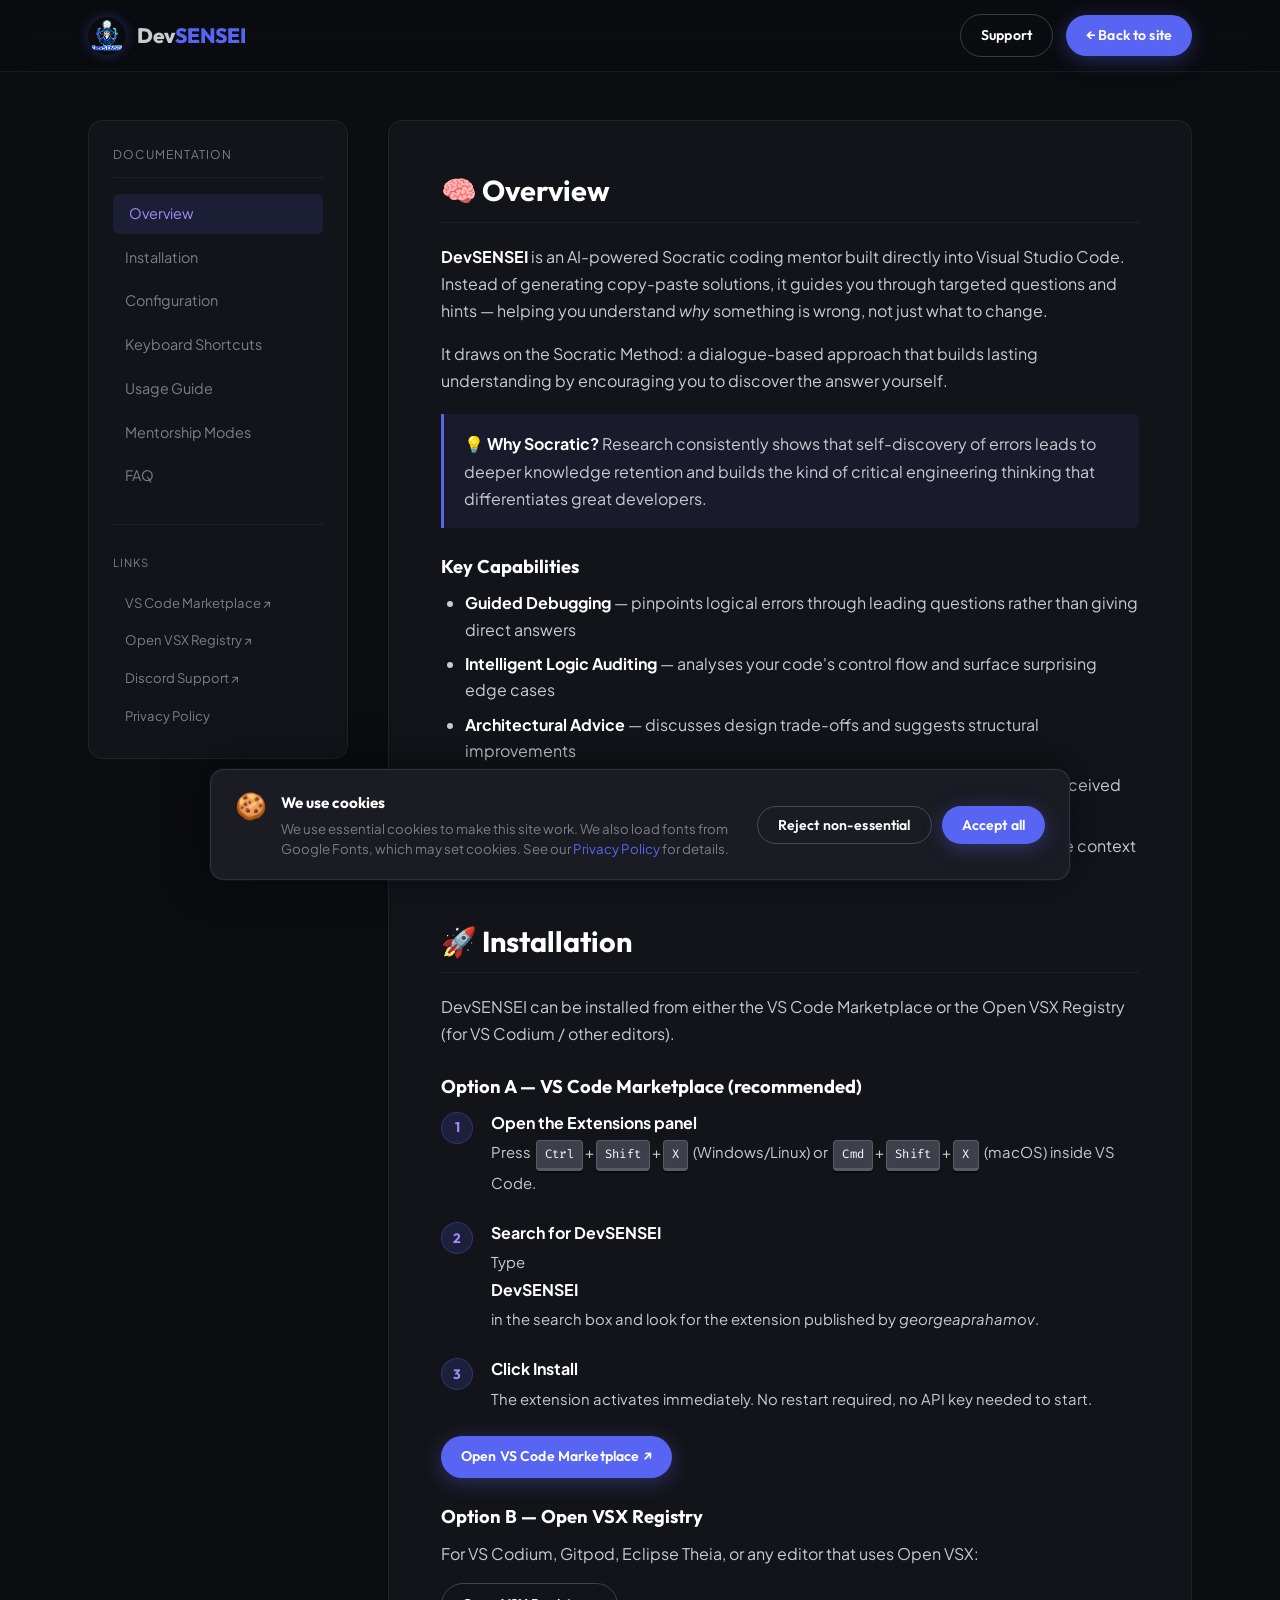
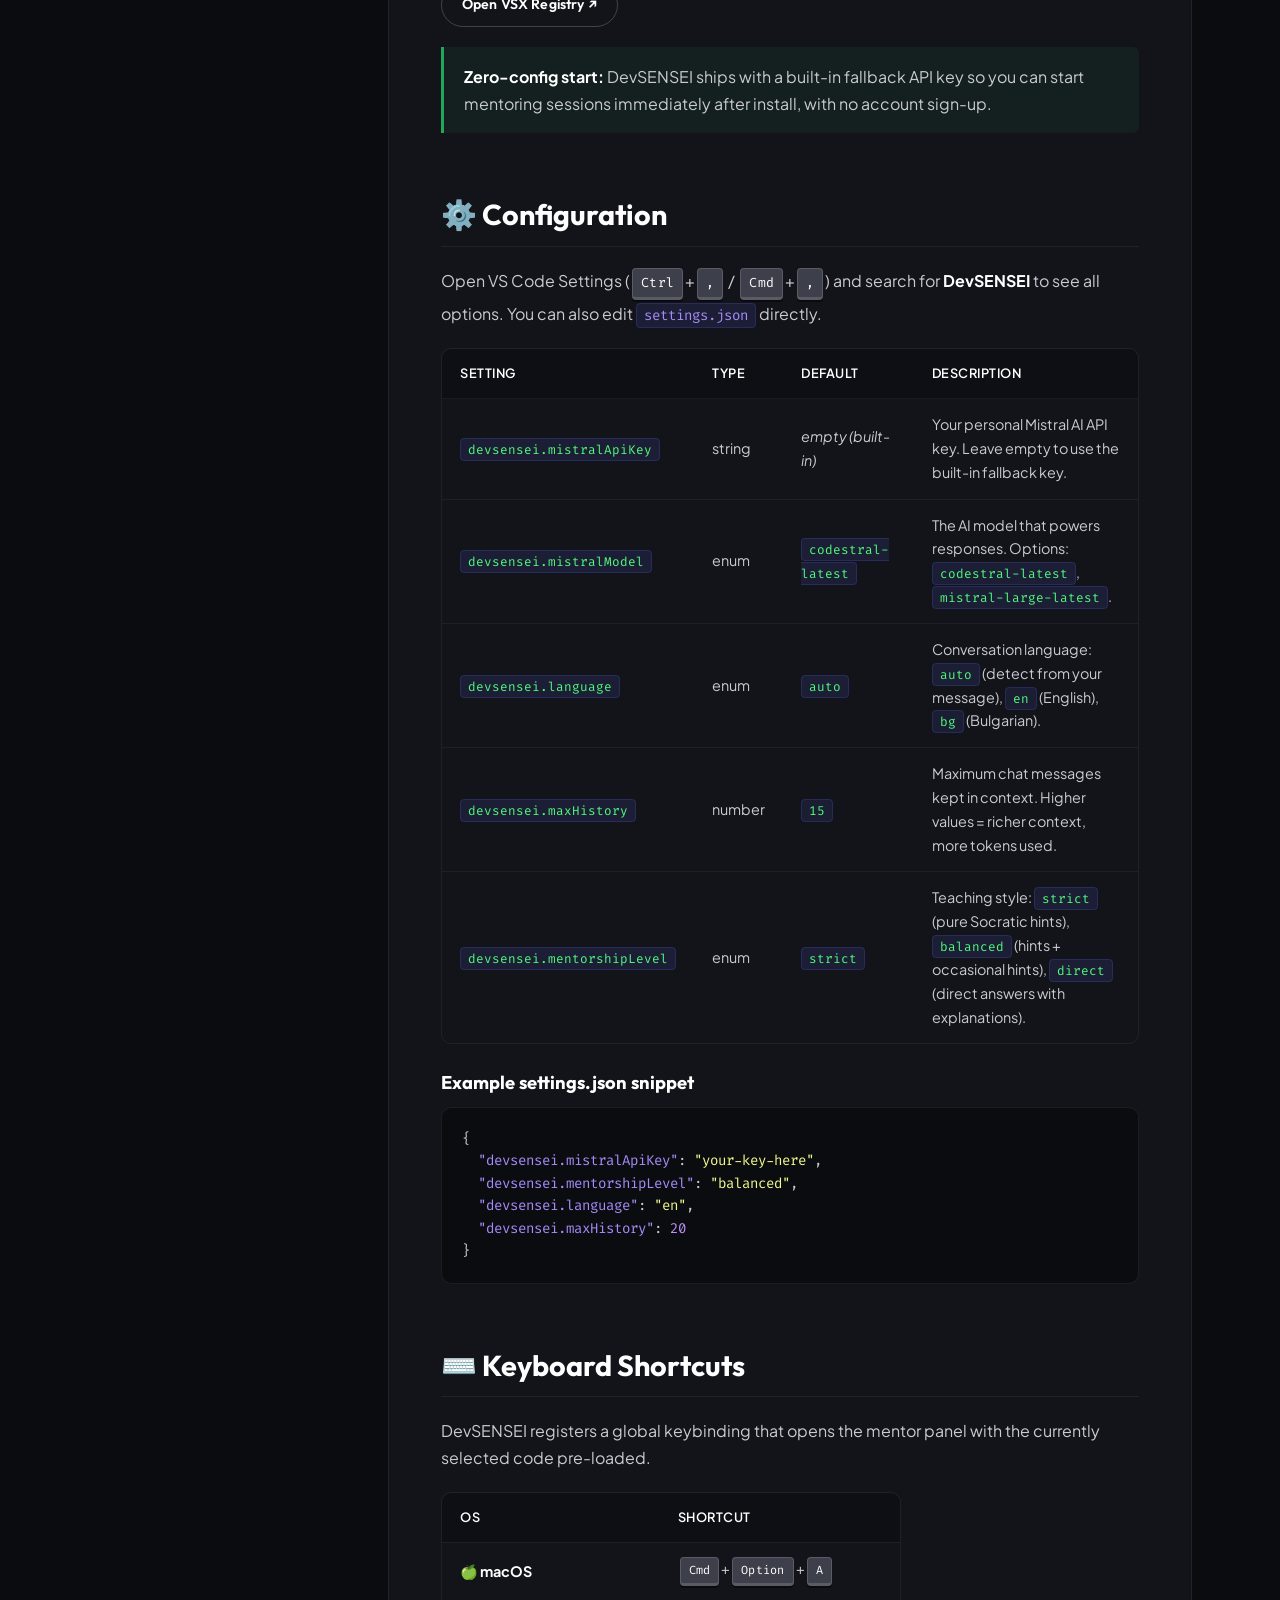
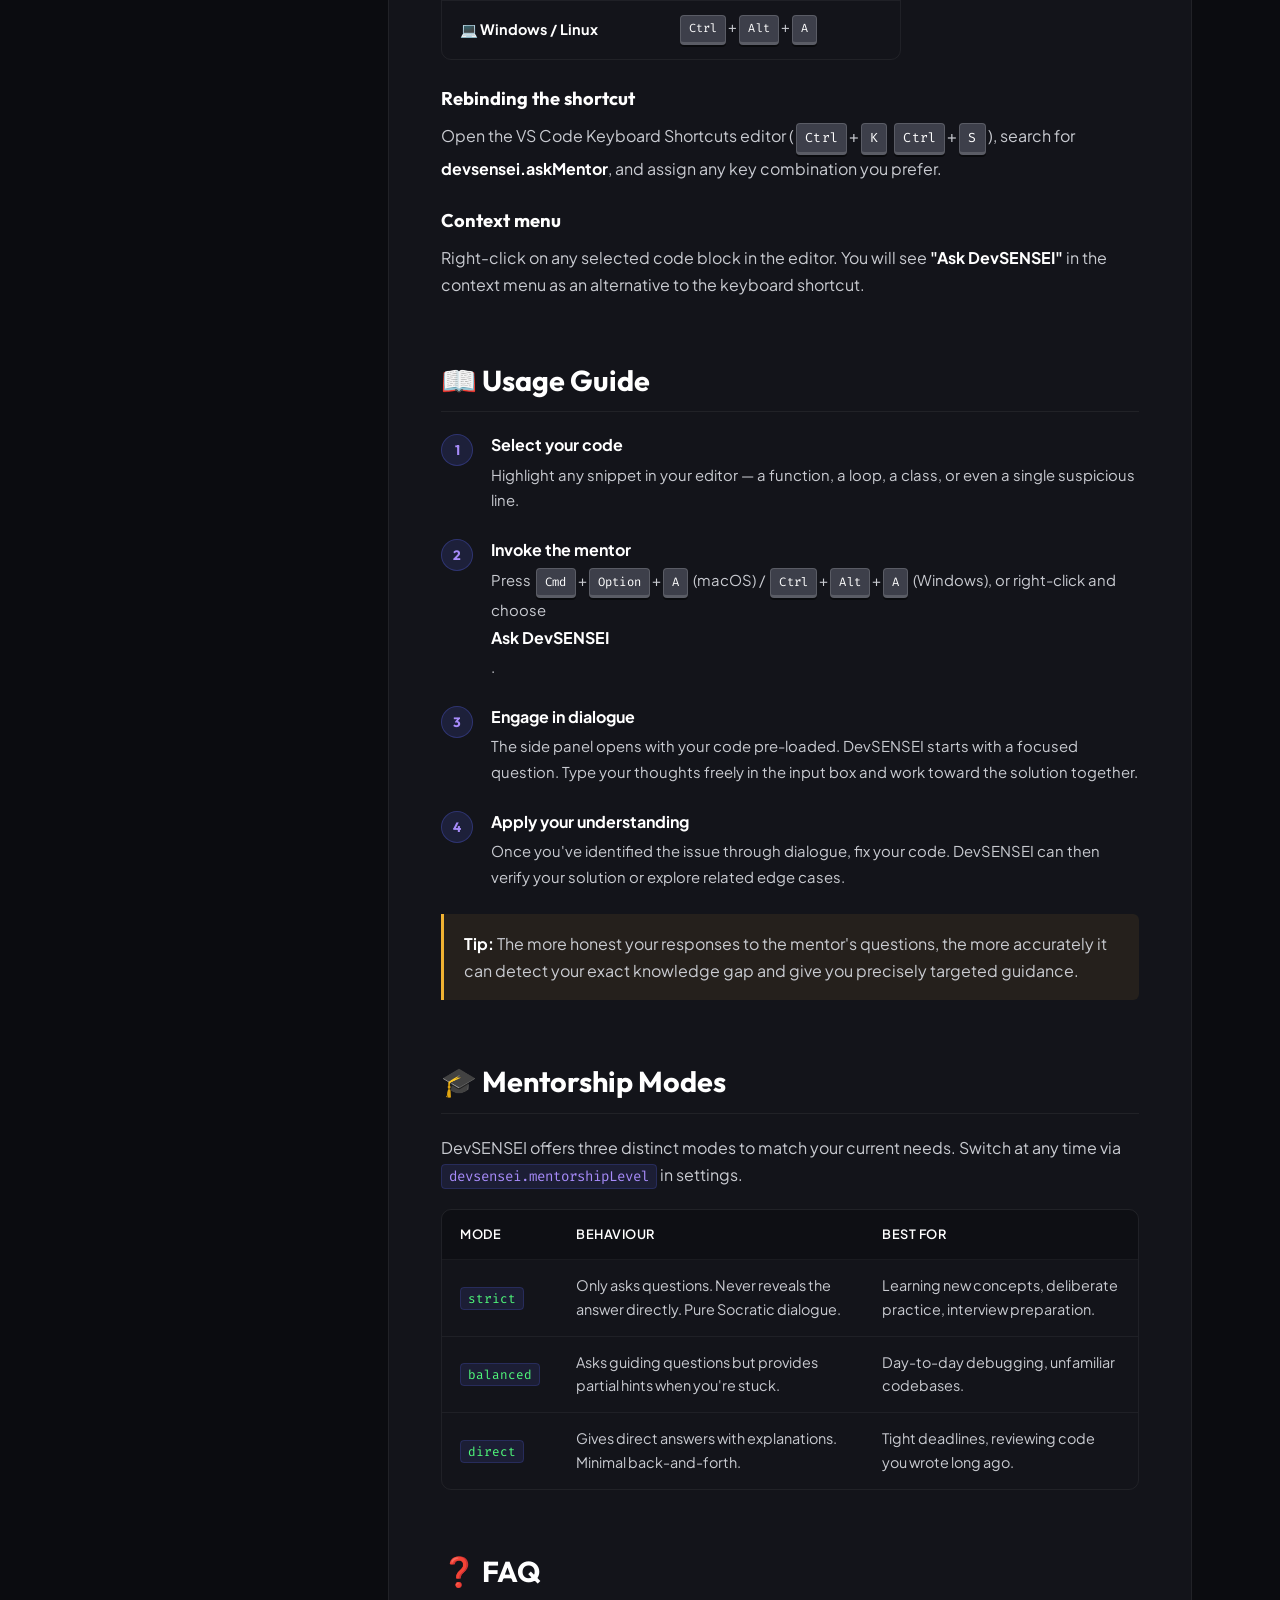
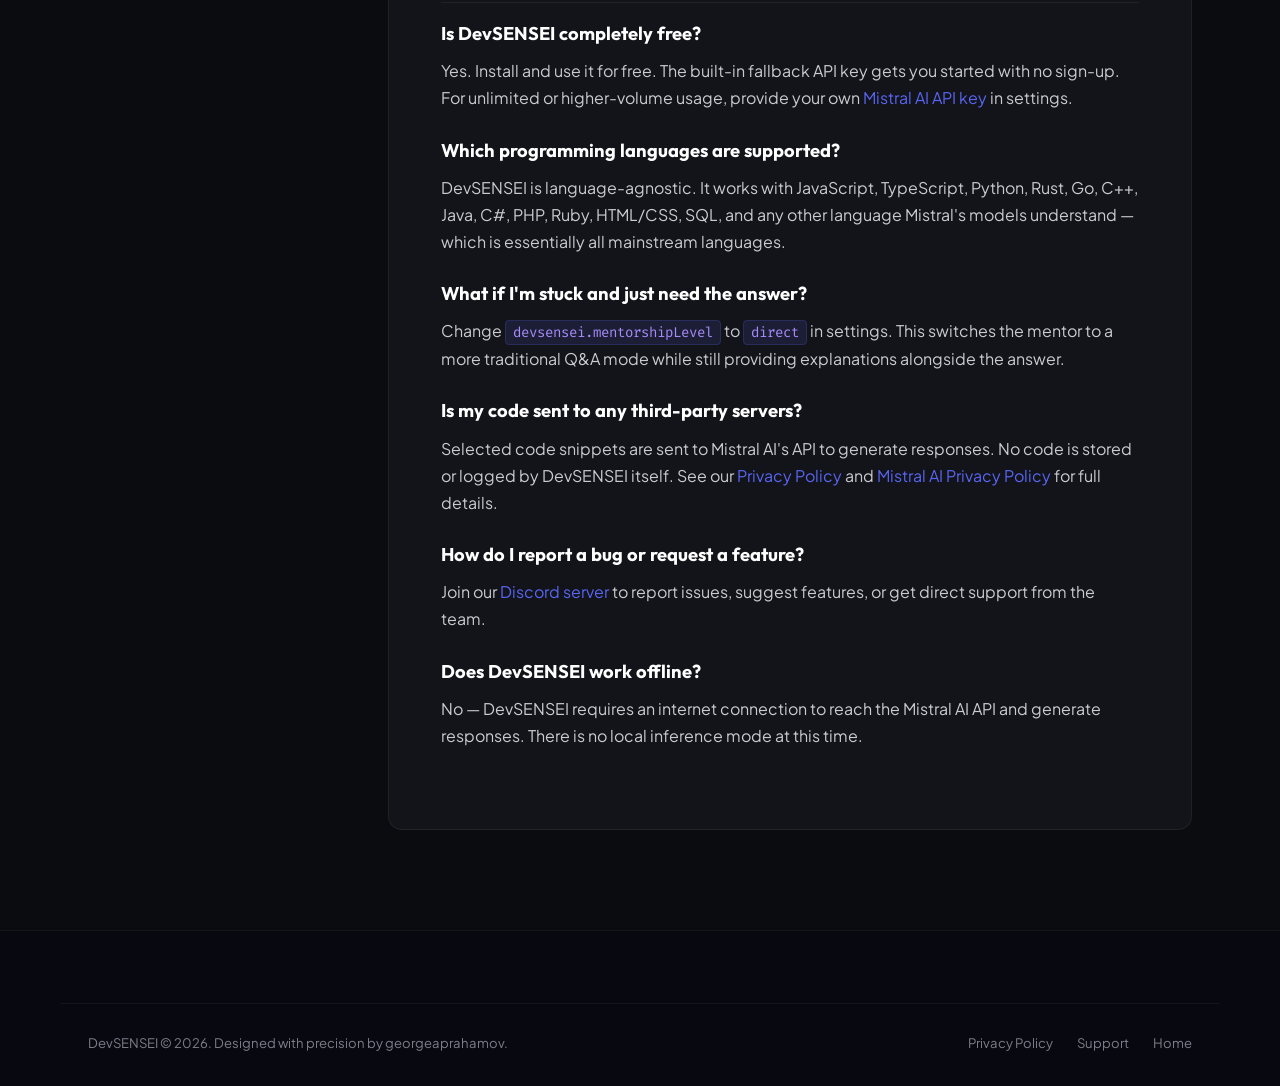
==== docs.html @ abc674e1 "Add files via upload" ====
<!DOCTYPE html>
<html lang="en">
<head>
    <meta charset="UTF-8">
    <meta name="viewport" content="width=device-width, initial-scale=1.0">
    <title>DevSENSEI | Documentation</title>
    <meta name="description" content="Full technical documentation and user guide for the DevSENSEI VS Code extension.">
    <link rel="preconnect" href="https://fonts.googleapis.com">
    <link rel="preconnect" href="https://fonts.gstatic.com" crossorigin>
    <link href="https://fonts.googleapis.com/css2?family=Outfit:wght@300;400;600;700;800;900&family=Plus+Jakarta+Sans:wght@300;400;500;600;700&family=Fira+Code:wght@400;500;600&display=swap" rel="stylesheet">
    <link rel="stylesheet" href="styles.css">
    <link rel="icon" href="data:image/svg+xml,<svg xmlns=%22http://www.w3.org/2000/svg%22 viewBox=%220 0 100 100%22><text y=%22.9em%22 font-size=%2290%22>🧠</text></svg>">
    <style>
        .docs-layout { padding: 120px 0 100px; }
        .docs-grid {
            display: grid;
            grid-template-columns: 260px 1fr;
            gap: 40px;
            align-items: start;
        }
        .docs-sidebar {
            position: sticky;
            top: 100px;
            background: var(--bg-card);
            border: 1px solid rgba(255,255,255,0.06);
            border-radius: var(--radius-lg);
            padding: 24px;
        }
        .docs-sidebar-title {
            font-size: 0.75rem;
            text-transform: uppercase;
            letter-spacing: 1.2px;
            color: var(--text-muted);
            margin-bottom: 16px;
            padding-bottom: 12px;
            border-bottom: 1px solid rgba(255,255,255,0.05);
        }
        .docs-nav-list { list-style: none; display: flex; flex-direction: column; gap: 4px; }
        .docs-nav-link {
            display: block;
            color: var(--text-muted);
            font-size: 0.9rem;
            padding: 8px 12px;
            border-radius: var(--radius-sm);
            transition: all 0.2s;
        }
        .docs-nav-link:hover, .docs-nav-link.active {
            color: var(--text-white);
            background: rgba(88,101,242,0.12);
            padding-left: 16px;
        }
        .docs-nav-link.active { color: #A78BFA; }
        .docs-nav-group { margin-top: 20px; }
        .docs-nav-group-label {
            font-size: 0.7rem;
            text-transform: uppercase;
            letter-spacing: 1px;
            color: var(--text-muted);
            padding: 0 12px;
            margin-bottom: 4px;
            margin-top: 8px;
        }
        .docs-panel {
            background: var(--bg-card);
            border: 1px solid rgba(255,255,255,0.06);
            border-radius: var(--radius-lg);
            padding: 52px;
        }
        .docs-section {
            margin-bottom: 64px;
            scroll-margin-top: 110px;
        }
        .docs-section:last-child { margin-bottom: 0; }
        .docs-section h2 {
            font-size: 1.8rem;
            margin-bottom: 20px;
            padding-bottom: 14px;
            border-bottom: 1px solid rgba(255,255,255,0.06);
            display: flex;
            align-items: center;
            gap: 12px;
        }
        .docs-section h3 { font-size: 1.15rem; margin: 28px 0 12px; color: var(--text-white); }
        .docs-section p { color: var(--text-normal); margin-bottom: 16px; font-size: 1rem; line-height: 1.7; }
        .docs-section ul, .docs-section ol {
            color: var(--text-normal);
            margin: 0 0 16px 24px;
            display: flex;
            flex-direction: column;
            gap: 8px;
            font-size: 1rem;
            line-height: 1.65;
        }
        .alert-box {
            background: rgba(88,101,242,0.08);
            border-left: 3px solid var(--blurple);
            border-radius: 0 var(--radius-sm) var(--radius-sm) 0;
            padding: 16px 20px;
            margin: 20px 0;
            font-size: 0.95rem;
            color: var(--text-normal);
        }
        .alert-box.green { background: rgba(35,165,90,0.08); border-color: var(--green); }
        .alert-box.yellow { background: rgba(240,178,50,0.08); border-color: var(--yellow); }
        .alert-box p { margin: 0; }
        .docs-table-wrap {
            overflow-x: auto;
            margin: 20px 0;
            border-radius: var(--radius-md);
            border: 1px solid rgba(255,255,255,0.06);
        }
        .docs-table { width: 100%; border-collapse: collapse; font-size: 0.9rem; text-align: left; }
        .docs-table th, .docs-table td { padding: 14px 18px; border-bottom: 1px solid rgba(255,255,255,0.05); }
        .docs-table th { background: rgba(0,0,0,0.25); color: var(--text-white); font-weight: 600; font-size: 0.8rem; text-transform: uppercase; letter-spacing: 0.5px; }
        .docs-table tr:last-child td { border-bottom: none; }
        .docs-table code { color: #50FA7B; }
        .docs-table td { color: var(--text-normal); }
        kbd {
            display: inline-block;
            background: var(--grey);
            border: 1px solid rgba(255,255,255,0.15);
            border-bottom-width: 3px;
            padding: 3px 8px;
            border-radius: 4px;
            font-family: var(--font-code);
            font-size: 0.82em;
            color: var(--text-white);
            box-shadow: 0 2px 0 rgba(0,0,0,0.5);
            margin: 0 2px;
        }
        .step-inline {
            display: flex;
            gap: 18px;
            align-items: flex-start;
            margin-bottom: 24px;
        }
        .step-inline-num {
            width: 32px; height: 32px;
            border-radius: 50%;
            background: rgba(88,101,242,0.15);
            border: 1px solid rgba(88,101,242,0.3);
            display: flex; align-items: center; justify-content: center;
            font-family: var(--font-heading);
            font-weight: 700; font-size: 0.85rem;
            color: #A78BFA;
            flex-shrink: 0;
            margin-top: 2px;
        }
        .step-inline-body { flex: 1; }
        .step-inline-body strong { display: block; color: var(--text-white); margin-bottom: 4px; font-size: 1rem; }
        .step-inline-body p { margin: 0; font-size: 0.93rem; }
        .faq-item { margin-bottom: 28px; }
        .faq-item h3 { margin-top: 0; }
        .anchor-link {
            opacity: 0;
            margin-left: 8px;
            font-size: 0.75em;
            color: var(--blurple);
            font-family: var(--font-code);
            font-weight: 400;
            transition: opacity 0.2s;
            text-decoration: none;
            vertical-align: middle;
        }
        .docs-section h2:hover .anchor-link { opacity: 1; }
        @media (max-width: 1024px) {
            .anchor-link { opacity: 0.4; }
        }
        @media (max-width: 1024px) {
            .docs-grid { grid-template-columns: 1fr; }
            .docs-sidebar { position: relative; top: 0; }
            .docs-panel { padding: 28px 24px; }
        }
    </style>
</head>
<body>

    <header class="main-header" id="main-header">
        <div class="container header-container">
            <a href="index.html" class="logo-area">
                <img src="assets/logo.png" alt="DevSENSEI Logo" class="brand-logo">
                <span class="brand-name">Dev<span class="highlight-text">SENSEI</span></span>
            </a>
            <div class="header-actions">
                <a href="https://discord.gg/PtRqsBrBsg" target="_blank" rel="noopener noreferrer" class="btn btn-outline btn-sm" style="margin-right:10px">
                    Support
                </a>
                <a href="index.html" class="btn btn-primary btn-sm">← Back to site</a>
            </div>
        </div>
    </header>

    <main class="docs-layout">
        <div class="container docs-grid">

            <aside class="docs-sidebar">
                <p class="docs-sidebar-title">Documentation</p>
                <ul class="docs-nav-list">
                    <li><a href="#overview" class="docs-nav-link active">Overview</a></li>
                    <li><a href="#installation" class="docs-nav-link">Installation</a></li>
                    <li><a href="#configuration" class="docs-nav-link">Configuration</a></li>
                    <li><a href="#shortcuts" class="docs-nav-link">Keyboard Shortcuts</a></li>
                    <li><a href="#usage" class="docs-nav-link">Usage Guide</a></li>
                    <li><a href="#mentorship-modes" class="docs-nav-link">Mentorship Modes</a></li>
                    <li><a href="#faq" class="docs-nav-link">FAQ</a></li>
                </ul>
                <div style="margin-top: 28px; padding-top: 20px; border-top: 1px solid rgba(255,255,255,0.05);">
                    <p class="docs-nav-group-label" style="padding:0; margin-bottom: 12px;">Links</p>
                    <a href="https://marketplace.visualstudio.com/items?itemName=georgi-aprahamov-devsensei.devsensei" target="_blank" rel="noopener noreferrer" class="docs-nav-link" style="font-size:0.82rem">VS Code Marketplace ↗</a>
                    <a href="https://open-vsx.org/extension/georgi-aprahamov-devsensei/devsensei" target="_blank" rel="noopener noreferrer" class="docs-nav-link" style="font-size:0.82rem">Open VSX Registry ↗</a>
                    <a href="https://discord.gg/PtRqsBrBsg" target="_blank" rel="noopener noreferrer" class="docs-nav-link" style="font-size:0.82rem">Discord Support ↗</a>
                    <a href="privacy.html" class="docs-nav-link" style="font-size:0.82rem">Privacy Policy</a>
                </div>
            </aside>

            <article class="docs-panel">

                <!-- Overview -->
                <section class="docs-section" id="overview">
                    <h2>🧠 Overview <a href="#overview" class="anchor-link" aria-label="Link to Overview">#</a></h2>
                    <p>
                        <strong>DevSENSEI</strong> is an AI-powered Socratic coding mentor built directly into Visual Studio Code. Instead of generating copy-paste solutions, it guides you through targeted questions and hints — helping you understand <em>why</em> something is wrong, not just what to change.
                    </p>
                    <p>
                        It draws on the Socratic Method: a dialogue-based approach that builds lasting understanding by encouraging you to discover the answer yourself.
                    </p>
                    <div class="alert-box">
                        <p><strong>💡 Why Socratic?</strong> Research consistently shows that self-discovery of errors leads to deeper knowledge retention and builds the kind of critical engineering thinking that differentiates great developers.</p>
                    </div>

                    <h3>Key Capabilities</h3>
                    <ul>
                        <li><strong>Guided Debugging</strong> — pinpoints logical errors through leading questions rather than giving direct answers</li>
                        <li><strong>Intelligent Logic Auditing</strong> — analyses your code's control flow and surface surprising edge cases</li>
                        <li><strong>Architectural Advice</strong> — discusses design trade-offs and suggests structural improvements</li>
                        <li><strong>Real-time Streaming</strong> — responses appear token-by-token via SSE with zero perceived latency</li>
                        <li><strong>Context Awareness</strong> — understands the selected code block and surrounding file context</li>
                    </ul>
                </section>

                <!-- Installation -->
                <section class="docs-section" id="installation">
                    <h2>🚀 Installation <a href="#installation" class="anchor-link" aria-label="Link to Installation">#</a></h2>
                    <p>DevSENSEI can be installed from either the VS Code Marketplace or the Open VSX Registry (for VS Codium / other editors).</p>

                    <h3>Option A — VS Code Marketplace (recommended)</h3>
                    <div class="step-inline">
                        <div class="step-inline-num">1</div>
                        <div class="step-inline-body">
                            <strong>Open the Extensions panel</strong>
                            <p>Press <kbd>Ctrl</kbd>+<kbd>Shift</kbd>+<kbd>X</kbd> (Windows/Linux) or <kbd>Cmd</kbd>+<kbd>Shift</kbd>+<kbd>X</kbd> (macOS) inside VS Code.</p>
                        </div>
                    </div>
                    <div class="step-inline">
                        <div class="step-inline-num">2</div>
                        <div class="step-inline-body">
                            <strong>Search for DevSENSEI</strong>
                            <p>Type <strong>DevSENSEI</strong> in the search box and look for the extension published by <em>georgeaprahamov</em>.</p>
                        </div>
                    </div>
                    <div class="step-inline">
                        <div class="step-inline-num">3</div>
                        <div class="step-inline-body">
                            <strong>Click Install</strong>
                            <p>The extension activates immediately. No restart required, no API key needed to start.</p>
                        </div>
                    </div>

                    <p style="margin-top:8px">
                        <a href="https://marketplace.visualstudio.com/items?itemName=georgi-aprahamov-devsensei.devsensei" target="_blank" rel="noopener noreferrer" class="btn btn-primary btn-sm">Open VS Code Marketplace ↗</a>
                    </p>

                    <h3>Option B — Open VSX Registry</h3>
                    <p>For VS Codium, Gitpod, Eclipse Theia, or any editor that uses Open VSX:</p>
                    <p>
                        <a href="https://open-vsx.org/extension/georgi-aprahamov-devsensei/devsensei" target="_blank" rel="noopener noreferrer" class="btn btn-outline btn-sm">Open VSX Registry ↗</a>
                    </p>

                    <div class="alert-box green">
                        <p><strong>Zero-config start:</strong> DevSENSEI ships with a built-in fallback API key so you can start mentoring sessions immediately after install, with no account sign-up.</p>
                    </div>
                </section>

                <!-- Configuration -->
                <section class="docs-section" id="configuration">
                    <h2>⚙️ Configuration <a href="#configuration" class="anchor-link" aria-label="Link to Configuration">#</a></h2>
                    <p>
                        Open VS Code Settings (<kbd>Ctrl</kbd>+<kbd>,</kbd> / <kbd>Cmd</kbd>+<kbd>,</kbd>) and search for <strong>DevSENSEI</strong> to see all options. You can also edit <code>settings.json</code> directly.
                    </p>

                    <div class="docs-table-wrap">
                        <table class="docs-table">
                            <thead>
                                <tr>
                                    <th>Setting</th>
                                    <th>Type</th>
                                    <th>Default</th>
                                    <th>Description</th>
                                </tr>
                            </thead>
                            <tbody>
                                <tr>
                                    <td><code>devsensei.mistralApiKey</code></td>
                                    <td>string</td>
                                    <td><em>empty (built-in)</em></td>
                                    <td>Your personal Mistral AI API key. Leave empty to use the built-in fallback key.</td>
                                </tr>
                                <tr>
                                    <td><code>devsensei.mistralModel</code></td>
                                    <td>enum</td>
                                    <td><code>codestral-latest</code></td>
                                    <td>The AI model that powers responses. Options: <code>codestral-latest</code>, <code>mistral-large-latest</code>.</td>
                                </tr>
                                <tr>
                                    <td><code>devsensei.language</code></td>
                                    <td>enum</td>
                                    <td><code>auto</code></td>
                                    <td>Conversation language: <code>auto</code> (detect from your message), <code>en</code> (English), <code>bg</code> (Bulgarian).</td>
                                </tr>
                                <tr>
                                    <td><code>devsensei.maxHistory</code></td>
                                    <td>number</td>
                                    <td><code>15</code></td>
                                    <td>Maximum chat messages kept in context. Higher values = richer context, more tokens used.</td>
                                </tr>
                                <tr>
                                    <td><code>devsensei.mentorshipLevel</code></td>
                                    <td>enum</td>
                                    <td><code>strict</code></td>
                                    <td>Teaching style: <code>strict</code> (pure Socratic hints), <code>balanced</code> (hints + occasional hints), <code>direct</code> (direct answers with explanations).</td>
                                </tr>
                            </tbody>
                        </table>
                    </div>

                    <h3>Example settings.json snippet</h3>
                    <pre style="background:var(--bg);border:1px solid rgba(255,255,255,0.07);border-radius:var(--radius-md);padding:20px;font-family:var(--font-code);font-size:0.88rem;color:var(--text-normal);overflow-x:auto;line-height:1.6">{
  <span style="color:#A78BFA">"devsensei.mistralApiKey"</span>: <span style="color:#F1FA8C">"your-key-here"</span>,
  <span style="color:#A78BFA">"devsensei.mentorshipLevel"</span>: <span style="color:#F1FA8C">"balanced"</span>,
  <span style="color:#A78BFA">"devsensei.language"</span>: <span style="color:#F1FA8C">"en"</span>,
  <span style="color:#A78BFA">"devsensei.maxHistory"</span>: <span style="color:#BD93F9">20</span>
}</pre>
                </section>

                <!-- Keyboard Shortcuts -->
                <section class="docs-section" id="shortcuts">
                    <h2>⌨️ Keyboard Shortcuts <a href="#shortcuts" class="anchor-link" aria-label="Link to Keyboard Shortcuts">#</a></h2>
                    <p>DevSENSEI registers a global keybinding that opens the mentor panel with the currently selected code pre-loaded.</p>

                    <div class="docs-table-wrap" style="max-width:460px">
                        <table class="docs-table">
                            <thead>
                                <tr><th>OS</th><th>Shortcut</th></tr>
                            </thead>
                            <tbody>
                                <tr>
                                    <td>🍏 <strong>macOS</strong></td>
                                    <td><kbd>Cmd</kbd>+<kbd>Option</kbd>+<kbd>A</kbd></td>
                                </tr>
                                <tr>
                                    <td>💻 <strong>Windows / Linux</strong></td>
                                    <td><kbd>Ctrl</kbd>+<kbd>Alt</kbd>+<kbd>A</kbd></td>
                                </tr>
                            </tbody>
                        </table>
                    </div>

                    <h3>Rebinding the shortcut</h3>
                    <p>Open the VS Code Keyboard Shortcuts editor (<kbd>Ctrl</kbd>+<kbd>K</kbd> <kbd>Ctrl</kbd>+<kbd>S</kbd>), search for <strong>devsensei.askMentor</strong>, and assign any key combination you prefer.</p>

                    <h3>Context menu</h3>
                    <p>Right-click on any selected code block in the editor. You will see <strong>"Ask DevSENSEI"</strong> in the context menu as an alternative to the keyboard shortcut.</p>
                </section>

                <!-- Usage Guide -->
                <section class="docs-section" id="usage">
                    <h2>📖 Usage Guide <a href="#usage" class="anchor-link" aria-label="Link to Usage Guide">#</a></h2>

                    <div class="step-inline">
                        <div class="step-inline-num">1</div>
                        <div class="step-inline-body">
                            <strong>Select your code</strong>
                            <p>Highlight any snippet in your editor — a function, a loop, a class, or even a single suspicious line.</p>
                        </div>
                    </div>
                    <div class="step-inline">
                        <div class="step-inline-num">2</div>
                        <div class="step-inline-body">
                            <strong>Invoke the mentor</strong>
                            <p>Press <kbd>Cmd</kbd>+<kbd>Option</kbd>+<kbd>A</kbd> (macOS) / <kbd>Ctrl</kbd>+<kbd>Alt</kbd>+<kbd>A</kbd> (Windows), or right-click and choose <strong>Ask DevSENSEI</strong>.</p>
                        </div>
                    </div>
                    <div class="step-inline">
                        <div class="step-inline-num">3</div>
                        <div class="step-inline-body">
                            <strong>Engage in dialogue</strong>
                            <p>The side panel opens with your code pre-loaded. DevSENSEI starts with a focused question. Type your thoughts freely in the input box and work toward the solution together.</p>
                        </div>
                    </div>
                    <div class="step-inline">
                        <div class="step-inline-num">4</div>
                        <div class="step-inline-body">
                            <strong>Apply your understanding</strong>
                            <p>Once you've identified the issue through dialogue, fix your code. DevSENSEI can then verify your solution or explore related edge cases.</p>
                        </div>
                    </div>

                    <div class="alert-box yellow">
                        <p><strong>Tip:</strong> The more honest your responses to the mentor's questions, the more accurately it can detect your exact knowledge gap and give you precisely targeted guidance.</p>
                    </div>
                </section>

                <!-- Mentorship Modes -->
                <section class="docs-section" id="mentorship-modes">
                    <h2>🎓 Mentorship Modes <a href="#mentorship-modes" class="anchor-link" aria-label="Link to Mentorship Modes">#</a></h2>
                    <p>DevSENSEI offers three distinct modes to match your current needs. Switch at any time via <code>devsensei.mentorshipLevel</code> in settings.</p>

                    <div class="docs-table-wrap">
                        <table class="docs-table">
                            <thead>
                                <tr><th>Mode</th><th>Behaviour</th><th>Best for</th></tr>
                            </thead>
                            <tbody>
                                <tr>
                                    <td><code>strict</code></td>
                                    <td>Only asks questions. Never reveals the answer directly. Pure Socratic dialogue.</td>
                                    <td>Learning new concepts, deliberate practice, interview preparation.</td>
                                </tr>
                                <tr>
                                    <td><code>balanced</code></td>
                                    <td>Asks guiding questions but provides partial hints when you're stuck.</td>
                                    <td>Day-to-day debugging, unfamiliar codebases.</td>
                                </tr>
                                <tr>
                                    <td><code>direct</code></td>
                                    <td>Gives direct answers with explanations. Minimal back-and-forth.</td>
                                    <td>Tight deadlines, reviewing code you wrote long ago.</td>
                                </tr>
                            </tbody>
                        </table>
                    </div>
                </section>

                <!-- FAQ -->
                <section class="docs-section" id="faq">
                    <h2>❓ FAQ <a href="#faq" class="anchor-link" aria-label="Link to FAQ">#</a></h2>

                    <div class="faq-item">
                        <h3>Is DevSENSEI completely free?</h3>
                        <p>Yes. Install and use it for free. The built-in fallback API key gets you started with no sign-up. For unlimited or higher-volume usage, provide your own <a href="https://console.mistral.ai" target="_blank" rel="noopener noreferrer" style="color:var(--blurple)">Mistral AI API key</a> in settings.</p>
                    </div>

                    <div class="faq-item">
                        <h3>Which programming languages are supported?</h3>
                        <p>DevSENSEI is language-agnostic. It works with JavaScript, TypeScript, Python, Rust, Go, C++, Java, C#, PHP, Ruby, HTML/CSS, SQL, and any other language Mistral's models understand — which is essentially all mainstream languages.</p>
                    </div>

                    <div class="faq-item">
                        <h3>What if I'm stuck and just need the answer?</h3>
                        <p>Change <code>devsensei.mentorshipLevel</code> to <code>direct</code> in settings. This switches the mentor to a more traditional Q&A mode while still providing explanations alongside the answer.</p>
                    </div>

                    <div class="faq-item">
                        <h3>Is my code sent to any third-party servers?</h3>
                        <p>Selected code snippets are sent to Mistral AI's API to generate responses. No code is stored or logged by DevSENSEI itself. See our <a href="privacy.html" style="color:var(--blurple)">Privacy Policy</a> and <a href="https://mistral.ai/privacy" target="_blank" rel="noopener noreferrer" style="color:var(--blurple)">Mistral AI Privacy Policy</a> for full details.</p>
                    </div>

                    <div class="faq-item">
                        <h3>How do I report a bug or request a feature?</h3>
                        <p>Join our <a href="https://discord.gg/PtRqsBrBsg" target="_blank" rel="noopener noreferrer" style="color:var(--blurple)">Discord server</a> to report issues, suggest features, or get direct support from the team.</p>
                    </div>

                    <div class="faq-item">
                        <h3>Does DevSENSEI work offline?</h3>
                        <p>No — DevSENSEI requires an internet connection to reach the Mistral AI API and generate responses. There is no local inference mode at this time.</p>
                    </div>
                </section>

            </article>
        </div>
    </main>

    <footer class="main-footer">
        <div class="container footer-bottom">
            <p>DevSENSEI &copy; 2026. Designed with precision by georgeaprahamov.</p>
            <div class="footer-bottom-links">
                <a href="privacy.html">Privacy Policy</a>
                <a href="https://discord.gg/PtRqsBrBsg" target="_blank" rel="noopener noreferrer">Support</a>
                <a href="index.html">Home</a>
            </div>
        </div>
    </footer>

    <script src="cookies.js"></script>
    <script>
        document.addEventListener('DOMContentLoaded', () => {
            const sections = document.querySelectorAll('.docs-section');
            const links = document.querySelectorAll('.docs-nav-link');

            const observer = new IntersectionObserver(entries => {
                entries.forEach(entry => {
                    if (entry.isIntersecting) {
                        links.forEach(l => l.classList.remove('active'));
                        const active = document.querySelector(`.docs-nav-link[href="#${entry.target.id}"]`);
                        active?.classList.add('active');
                    }
                });
            }, { rootMargin: '-30% 0px -60% 0px' });

            sections.forEach(s => observer.observe(s));

            links.forEach(link => {
                link.addEventListener('click', e => {
                    e.preventDefault();
                    const el = document.querySelector(link.getAttribute('href'));
                    el?.scrollIntoView({ behavior: 'smooth', block: 'start' });
                });
            });

            const header = document.getElementById('main-header');
            window.addEventListener('scroll', () => {
                header.style.background = window.scrollY > 40
                    ? 'rgba(11,12,16,0.97)'
                    : 'rgba(11,12,16,0.75)';
            }, { passive: true });
        });
    </script>
</body>
</html>
---- styles.css ----
/* DevSENSEI Landing Page — Professional Redesign */

/* ==========================================
   1. Design System
   ========================================== */
:root {
    --blurple: #5865F2;
    --blurple-hover: #4752C4;
    --blurple-glow: rgba(88, 101, 242, 0.4);
    --bg: #0B0C10;
    --bg-card: #13141A;
    --bg-card-2: #1A1B23;
    --bg-chat: #1E1F27;
    --bg-input: #2A2B35;
    --green: #23A55A;
    --red: #F23F43;
    --yellow: #F0B232;
    --grey: #3D3F4A;
    --text-white: #FFFFFF;
    --text-normal: #C9CBD1;
    --text-muted: #7B7E8A;
    --text-link: #5865F2;
    --gradient-hero: linear-gradient(135deg, #5865F2 0%, #7C3AED 50%, #4C1D95 100%);
    --gradient-text: linear-gradient(100deg, #5865F2 0%, #A78BFA 100%);
    --font-heading: 'Outfit', sans-serif;
    --font-body: 'Plus Jakarta Sans', sans-serif;
    --font-code: 'Fira Code', monospace;
    --radius-xl: 20px;
    --radius-lg: 14px;
    --radius-md: 10px;
    --radius-sm: 6px;
    --container: 1160px;
    --ease: cubic-bezier(0.25, 0.8, 0.25, 1);
    --ease-bounce: cubic-bezier(0.175, 0.885, 0.32, 1.275);
}

/* ==========================================
   2. Reset
   ========================================== */
*, *::before, *::after { box-sizing: border-box; margin: 0; padding: 0; }
html { scroll-behavior: smooth; font-size: 16px; }
body {
    background-color: var(--bg);
    color: var(--text-normal);
    font-family: var(--font-body);
    line-height: 1.65;
    overflow-x: hidden;
    -webkit-font-smoothing: antialiased;
}
h1,h2,h3,h4,h5,h6 { color: var(--text-white); font-family: var(--font-heading); font-weight: 700; line-height: 1.2; }
a { color: inherit; text-decoration: none; transition: all 0.25s var(--ease); }
code {
    font-family: var(--font-code);
    background: rgba(88,101,242,0.12);
    border: 1px solid rgba(88,101,242,0.2);
    padding: 2px 7px;
    border-radius: 4px;
    font-size: 0.88em;
    color: #A78BFA;
}
strong { color: var(--text-white); }
img { display: block; max-width: 100%; }

/* ==========================================
   3. Utilities
   ========================================== */
.container {
    width: 100%;
    max-width: var(--container);
    margin: 0 auto;
    padding: 0 28px;
}
.grid-2 { display: grid; grid-template-columns: 1fr 1fr; gap: 60px; }
.grid-3 { display: grid; grid-template-columns: repeat(3,1fr); gap: 28px; }
.align-center { align-items: center; }
.text-left { text-align: left !important; }

.highlight-text { color: var(--blurple); }
.gradient-text {
    background: var(--gradient-text);
    -webkit-background-clip: text;
    -webkit-text-fill-color: transparent;
    background-clip: text;
}

/* ==========================================
   4. Buttons
   ========================================== */
.btn {
    display: inline-flex;
    align-items: center;
    justify-content: center;
    font-family: var(--font-heading);
    font-weight: 600;
    padding: 12px 24px;
    border-radius: 50px;
    cursor: pointer;
    border: none;
    transition: all 0.3s var(--ease-bounce);
    gap: 9px;
    position: relative;
    overflow: hidden;
    white-space: nowrap;
    letter-spacing: 0.01em;
}
.btn-sm { padding: 9px 20px; font-size: 0.88rem; }
.btn-lg { padding: 15px 32px; font-size: 1rem; }
.btn-primary {
    background: var(--blurple);
    color: #fff;
    box-shadow: 0 4px 20px rgba(88,101,242,0.35);
}
.btn-primary:hover {
    background: var(--blurple-hover);
    transform: translateY(-2px);
    box-shadow: 0 8px 28px rgba(88,101,242,0.5);
}
.btn-outline {
    background: transparent;
    border: 1.5px solid rgba(255,255,255,0.2);
    color: var(--text-white);
}
.btn-outline:hover {
    border-color: rgba(255,255,255,0.5);
    background: rgba(255,255,255,0.04);
    transform: translateY(-2px);
}
.btn-outline-white {
    background: rgba(255,255,255,0.08);
    border: 1.5px solid rgba(255,255,255,0.3);
    color: var(--text-white);
    backdrop-filter: blur(10px);
}
.btn-outline-white:hover {
    background: rgba(255,255,255,0.15);
    border-color: #fff;
    transform: translateY(-2px);
}
.btn-glow::after {
    content: '';
    position: absolute;
    inset: 0;
    background: linear-gradient(100deg, transparent 30%, rgba(255,255,255,0.15) 50%, transparent 70%);
    transform: translateX(-100%);
    animation: shimmer 3s infinite;
}
@keyframes shimmer {
    0% { transform: translateX(-100%); }
    60%,100% { transform: translateX(100%); }
}

/* ==========================================
   5. Badge
   ========================================== */
.badge {
    display: inline-flex;
    align-items: center;
    background: rgba(88,101,242,0.1);
    border: 1px solid rgba(88,101,242,0.25);
    padding: 6px 14px;
    border-radius: 50px;
    font-size: 0.82rem;
    font-weight: 600;
    color: #A78BFA;
    gap: 8px;
}
.badge-dot {
    width: 7px;
    height: 7px;
    border-radius: 50%;
    background: var(--green);
    box-shadow: 0 0 8px var(--green);
    animation: pulse 2s infinite;
}
@keyframes pulse {
    0%,100% { opacity: 1; }
    50% { opacity: 0.5; }
}

/* ==========================================
   6. Section Header
   ========================================== */
.section-header {
    text-align: center;
    max-width: 680px;
    margin: 0 auto 64px;
}
.section-title { font-size: clamp(2rem, 4vw, 2.6rem); margin-bottom: 14px; letter-spacing: -0.5px; }
.section-desc { color: var(--text-muted); font-size: 1.05rem; line-height: 1.7; }

/* ==========================================
   7. Header
   ========================================== */
.main-header {
    position: fixed;
    top: 0; left: 0; width: 100%;
    z-index: 1000;
    background: rgba(11,12,16,0.75);
    backdrop-filter: blur(16px);
    -webkit-backdrop-filter: blur(16px);
    border-bottom: 1px solid rgba(255,255,255,0.06);
    height: 72px;
    display: flex;
    align-items: center;
    transition: all 0.3s var(--ease);
}
.header-container {
    display: flex;
    align-items: center;
    justify-content: space-between;
    width: 100%;
    gap: 24px;
}
.logo-area { display: flex; align-items: center; gap: 11px; flex-shrink: 0; }
.brand-logo { width: 38px; height: 38px; border-radius: 50%; box-shadow: 0 0 12px rgba(88,101,242,0.35); }
.brand-name { font-family: var(--font-heading); font-weight: 800; font-size: 1.3rem; letter-spacing: -0.3px; }
.main-nav { display: flex; }
.nav-links { display: flex; list-style: none; gap: 28px; }
.nav-link { font-size: 0.9rem; font-weight: 500; color: var(--text-muted); padding: 4px 0; position: relative; }
.nav-link:hover { color: var(--text-white); }
.nav-link::after {
    content: '';
    position: absolute;
    bottom: -2px; left: 0;
    width: 0; height: 2px;
    background: var(--blurple);
    transition: width 0.25s var(--ease);
}
.nav-link:hover::after { width: 100%; }

.mobile-menu-btn {
    display: none;
    flex-direction: column;
    gap: 5px;
    background: none;
    border: none;
    cursor: pointer;
    padding: 4px;
}
.mobile-menu-btn span {
    display: block;
    width: 22px;
    height: 2px;
    background: var(--text-white);
    border-radius: 2px;
    transition: all 0.3s var(--ease);
}
.mobile-nav {
    display: none;
    position: fixed;
    top: 72px; left: 0; right: 0;
    background: rgba(13,14,19,0.98);
    border-bottom: 1px solid rgba(255,255,255,0.06);
    backdrop-filter: blur(16px);
    padding: 24px 28px;
    z-index: 999;
}
.mobile-nav.open { display: block; }
.mobile-nav ul { list-style: none; display: flex; flex-direction: column; gap: 16px; }
.mobile-nav li a { color: var(--text-normal); font-weight: 500; font-size: 1rem; }
.mobile-nav li a:hover { color: var(--text-white); }

/* ==========================================
   8. Hero Section
   ========================================== */
.hero-section {
    position: relative;
    padding: 160px 0 100px;
    overflow: hidden;
}
.hero-glow-1 {
    position: absolute;
    top: -5%; left: -15%;
    width: 55vw; height: 55vw;
    background: radial-gradient(circle, rgba(88,101,242,0.12) 0%, transparent 70%);
    filter: blur(80px);
    z-index: -1; pointer-events: none;
}
.hero-glow-2 {
    position: absolute;
    bottom: -10%; right: -15%;
    width: 45vw; height: 45vw;
    background: radial-gradient(circle, rgba(124,58,237,0.1) 0%, transparent 70%);
    filter: blur(100px);
    z-index: -1; pointer-events: none;
}
.hero-container { align-items: center; }
.hero-content { display: flex; flex-direction: column; }
.hero-content .badge { margin-bottom: 28px; align-self: flex-start; }
.hero-title {
    font-size: clamp(2.4rem, 5vw, 3.8rem);
    font-weight: 900;
    line-height: 1.1;
    letter-spacing: -2px;
    margin-bottom: 24px;
}
.hero-subtitle {
    font-size: 1.1rem;
    color: var(--text-muted);
    max-width: 520px;
    margin-bottom: 36px;
    line-height: 1.75;
}
.hero-buttons {
    display: flex;
    flex-wrap: wrap;
    gap: 14px;
    margin-bottom: 36px;
}
.trust-row {
    display: flex;
    align-items: center;
    gap: 20px;
    flex-wrap: wrap;
}
.trust-badge {
    display: flex;
    align-items: center;
    gap: 7px;
    font-size: 0.85rem;
    color: var(--text-muted);
    font-weight: 500;
}
.stars { color: #FBBF24; letter-spacing: 1px; font-size: 1rem; }

/* Hero VS Code Frame */
.hero-visual { display: flex; align-items: center; justify-content: center; }
.vscode-frame {
    width: 100%;
    background: #12131A;
    border-radius: var(--radius-xl);
    border: 1px solid rgba(255,255,255,0.07);
    box-shadow: 0 30px 80px -10px rgba(0,0,0,0.8), 0 0 60px rgba(88,101,242,0.08);
    overflow: hidden;
    display: flex;
    flex-direction: column;
    aspect-ratio: 16/11;
}
.vscode-header {
    background: #0D0E14;
    height: 38px;
    display: flex;
    align-items: center;
    padding: 0 14px;
    border-bottom: 1px solid rgba(255,255,255,0.04);
    flex-shrink: 0;
}
.vscode-dots { display: flex; gap: 7px; margin-right: 20px; }
.dot { width: 11px; height: 11px; border-radius: 50%; }
.dot.red { background: var(--red); }
.dot.yellow { background: var(--yellow); }
.dot.green { background: var(--green); }
.vscode-tab {
    display: flex;
    align-items: center;
    gap: 7px;
    background: #12131A;
    height: 38px;
    padding: 0 18px;
    font-size: 0.78rem;
    color: var(--text-normal);
    border-right: 1px solid rgba(255,255,255,0.04);
    font-family: var(--font-code);
}
.vscode-content { flex: 1; display: flex; overflow: hidden; }
.code-editor-mock {
    flex: 1.1;
    padding: 18px;
    background: #12131A;
    overflow-y: auto;
    font-size: 0.8rem;
    display: flex;
    flex-direction: column;
    gap: 12px;
}
.code-editor-mock pre { margin: 0; }
.line-num { display: inline-block; width: 22px; color: rgba(255,255,255,0.18); user-select: none; font-family: var(--font-code); }
.error-line { background: rgba(242,63,67,0.08); border-left: 2px solid var(--red); padding-left: 4px; display: block; margin: 0 -18px; padding: 2px 18px; }
.error-annotation {
    background: rgba(242,63,67,0.06);
    border: 1px solid rgba(242,63,67,0.2);
    border-radius: var(--radius-sm);
    padding: 10px 14px;
    font-size: 0.75rem;
    color: #FDA4AF;
    line-height: 1.5;
}
.error-annotation .error-icon { color: var(--red); margin-right: 4px; font-style: normal; }
.token.keyword { color: #FF79C6; font-weight: 600; }
.token.function { color: #50FA7B; }
.token.number { color: #BD93F9; }
.token.string { color: #F1FA8C; }
.token.comment { color: #6272A4; font-style: italic; }
.vscode-sidebar {
    flex: 0.9;
    background: var(--bg-chat);
    border-left: 1px solid rgba(255,255,255,0.06);
    display: flex;
    flex-direction: column;
    overflow: hidden;
}
.sidebar-header {
    height: 42px;
    background: var(--bg-card);
    border-bottom: 1px solid rgba(255,255,255,0.04);
    display: flex;
    align-items: center;
    justify-content: space-between;
    padding: 0 14px;
    flex-shrink: 0;
}
.sidebar-title { font-family: var(--font-heading); font-weight: 700; font-size: 0.72rem; letter-spacing: 0.8px; color: var(--text-white); }
.status-indicator { width: 8px; height: 8px; border-radius: 50%; }
.status-indicator.online { background: var(--green); box-shadow: 0 0 8px var(--green); }
.sidebar-body { flex: 1; padding: 14px; display: flex; flex-direction: column; gap: 12px; overflow-y: auto; font-size: 0.78rem; }
.chat-bubble { display: flex; gap: 8px; }
.avatar {
    width: 26px; height: 26px; border-radius: 50%;
    background: var(--blurple);
    display: flex; align-items: center; justify-content: center;
    font-size: 0.85rem; flex-shrink: 0;
}
.user-avatar { background: #2A2B35; }
.message-content {
    background: var(--bg-card);
    padding: 8px 12px;
    border-radius: var(--radius-md);
    border-top-left-radius: 2px;
    max-width: 85%;
    color: var(--text-normal);
    line-height: 1.45;
}
.chat-bubble.user { flex-direction: row-reverse; }
.chat-bubble.user .message-content {
    background: rgba(88,101,242,0.15);
    border-top-left-radius: var(--radius-md);
    border-top-right-radius: 2px;
    color: var(--text-white);
}

/* ==========================================
   9. Stats Section
   ========================================== */
.stats-section {
    padding: 60px 0;
    border-top: 1px solid rgba(255,255,255,0.05);
    border-bottom: 1px solid rgba(255,255,255,0.05);
}
.stats-grid {
    display: flex;
    align-items: center;
    justify-content: center;
    gap: 0;
    margin-bottom: 48px;
    flex-wrap: wrap;
}
.stat-card {
    display: flex;
    flex-direction: column;
    align-items: center;
    gap: 6px;
    padding: 0 60px;
    text-align: center;
}
.stat-num {
    font-family: var(--font-heading);
    font-size: 2.2rem;
    font-weight: 800;
    color: var(--text-white);
    line-height: 1;
    margin-bottom: 2px;
}
.stars-gold { color: #FBBF24; font-size: 1.6rem; }
.stat-lbl { color: var(--text-muted); font-size: 0.85rem; font-weight: 500; }
.stat-divider-v { width: 1px; height: 60px; background: rgba(255,255,255,0.08); flex-shrink: 0; }
.testimonial-strip {
    text-align: center;
    max-width: 640px;
    margin: 0 auto;
    padding: 32px;
    background: var(--bg-card);
    border: 1px solid rgba(255,255,255,0.06);
    border-radius: var(--radius-xl);
}
.testimonial-quote {
    font-size: 1.15rem;
    color: var(--text-white);
    font-style: italic;
    line-height: 1.6;
    margin-bottom: 12px;
}
.testimonial-author {
    font-size: 0.9rem;
    color: var(--text-muted);
    font-weight: 500;
}

/* ==========================================
   10. Problem / Mini Features Section
   ========================================== */
.problem-section { padding: 100px 0; }
.problem-text { display: flex; flex-direction: column; gap: 20px; }
.problem-text .section-title { font-size: clamp(1.8rem, 3.5vw, 2.4rem); }
.problem-image-wrap { position: relative; margin-top: 8px; }
.problem-img {
    border-radius: var(--radius-lg);
    border: 1px solid rgba(255,255,255,0.06);
    box-shadow: 0 20px 50px rgba(0,0,0,0.5);
    transition: transform 0.35s var(--ease);
}
.problem-img:hover { transform: scale(1.02); }
.problem-glow {
    position: absolute;
    inset: -10%;
    background: radial-gradient(circle, rgba(88,101,242,0.18) 0%, transparent 70%);
    z-index: -1;
    pointer-events: none;
}
.features-mini-grid {
    display: grid;
    grid-template-columns: 1fr 1fr;
    gap: 20px;
}
.mini-card {
    background: var(--bg-card);
    border: 1px solid rgba(255,255,255,0.06);
    border-radius: var(--radius-lg);
    padding: 24px;
    display: flex;
    gap: 16px;
    align-items: flex-start;
    transition: all 0.3s var(--ease);
}
.mini-card:hover {
    border-color: rgba(88,101,242,0.3);
    transform: translateY(-3px);
    box-shadow: 0 10px 30px rgba(0,0,0,0.3);
}
.mini-icon {
    width: 44px; height: 44px;
    border-radius: var(--radius-md);
    background: rgba(88,101,242,0.12);
    border: 1px solid rgba(88,101,242,0.2);
    display: flex; align-items: center; justify-content: center;
    flex-shrink: 0;
    color: var(--blurple);
}
.mini-card h4 { font-size: 0.95rem; margin-bottom: 6px; color: var(--text-white); }
.mini-card p { font-size: 0.82rem; color: var(--text-muted); line-height: 1.5; }

/* ==========================================
   11. Features Grid
   ========================================== */
.features-section { padding: 100px 0; }
.feature-card {
    background: var(--bg-card);
    border: 1px solid rgba(255,255,255,0.06);
    border-radius: var(--radius-lg);
    padding: 36px;
    transition: all 0.3s var(--ease-bounce);
    position: relative;
    overflow: hidden;
}
.feature-card::after {
    content: '';
    position: absolute;
    top: 0; left: 0; right: 0;
    height: 3px;
    background: transparent;
    transition: background 0.3s var(--ease);
}
.feature-card:hover {
    transform: translateY(-6px);
    border-color: rgba(88,101,242,0.25);
    box-shadow: 0 20px 50px rgba(0,0,0,0.4);
}
.feature-card:hover::after { background: var(--gradient-text); }
.feature-icon-wrap {
    width: 52px; height: 52px;
    border-radius: var(--radius-md);
    background: rgba(88,101,242,0.1);
    border: 1px solid rgba(88,101,242,0.2);
    display: flex; align-items: center; justify-content: center;
    margin-bottom: 22px;
    color: var(--blurple);
    transition: all 0.3s var(--ease);
}
.feature-card:hover .feature-icon-wrap {
    background: rgba(88,101,242,0.2);
    box-shadow: 0 0 20px rgba(88,101,242,0.2);
}
.feature-card-title { font-size: 1.15rem; margin-bottom: 10px; }
.feature-card-desc { color: var(--text-muted); font-size: 0.9rem; line-height: 1.65; }

/* ==========================================
   12. Simulator Section
   ========================================== */
.simulator-section { padding: 100px 0; position: relative; overflow: hidden; }
.simulator-glow {
    position: absolute;
    top: 50%; left: 50%;
    transform: translate(-50%, -50%);
    width: 70%; height: 70%;
    background: radial-gradient(circle, rgba(88,101,242,0.07) 0%, transparent 70%);
    z-index: -1; pointer-events: none;
}
.simulator-container {
    display: grid;
    grid-template-columns: 1.1fr 0.9fr;
    background: #12131A;
    border-radius: var(--radius-xl);
    border: 1px solid rgba(255,255,255,0.07);
    box-shadow: 0 40px 100px rgba(0,0,0,0.7);
    overflow: hidden;
    height: 580px;
}
.sim-editor-pane { display: flex; flex-direction: column; background: #12131A; }
.sim-editor-pane .pane-header {
    background: #0D0E14;
    height: 46px;
    display: flex; align-items: center;
    justify-content: space-between;
    padding: 0 20px;
    border-bottom: 1px solid rgba(255,255,255,0.04);
    flex-shrink: 0;
}
.file-name { font-size: 0.82rem; font-family: var(--font-code); color: var(--text-normal); }
.badge-broken {
    background: rgba(242,63,67,0.12);
    border: 1px solid rgba(242,63,67,0.25);
    color: var(--red);
    padding: 3px 10px;
    border-radius: 50px;
    font-size: 0.72rem;
    font-weight: 600;
}
.code-display { flex: 1; padding: 22px; overflow-y: auto; font-size: 0.9rem; }
.sim-code-hint {
    background: rgba(240,178,50,0.06);
    border-top: 1px solid rgba(240,178,50,0.15);
    padding: 14px 22px;
    font-size: 0.83rem;
    color: var(--text-muted);
    flex-shrink: 0;
}
.sim-chat-pane {
    background: var(--bg-chat);
    border-left: 1px solid rgba(255,255,255,0.06);
    display: flex; flex-direction: column; overflow: hidden;
}
.chat-header {
    height: 58px;
    background: var(--bg-card);
    border-bottom: 1px solid rgba(255,255,255,0.05);
    display: flex; align-items: center;
    padding: 0 20px; gap: 12px;
    flex-shrink: 0;
}
.header-avatar {
    width: 34px; height: 34px; border-radius: 50%;
    background: var(--blurple);
    display: flex; align-items: center; justify-content: center;
    font-size: 1.1rem; flex-shrink: 0;
}
.header-details { display: flex; flex-direction: column; }
.chat-title { font-family: var(--font-heading); font-weight: 700; font-size: 0.9rem; color: var(--text-white); }
.chat-status {
    font-size: 0.72rem; color: var(--green);
    display: flex; align-items: center; gap: 5px;
}
.chat-status::before {
    content: '';
    display: inline-block;
    width: 6px; height: 6px;
    border-radius: 50%;
    background: var(--green);
    box-shadow: 0 0 6px var(--green);
}
.chat-messages {
    flex: 1; padding: 20px;
    display: flex; flex-direction: column;
    gap: 18px; overflow-y: auto;
}
.chat-message {
    display: flex; gap: 12px;
    animation: fadeUp 0.35s ease forwards;
}
@keyframes fadeUp {
    from { opacity: 0; transform: translateY(12px); }
    to { opacity: 1; transform: translateY(0); }
}
.msg-avatar {
    width: 34px; height: 34px; border-radius: 50%;
    background: var(--blurple);
    display: flex; align-items: center; justify-content: center;
    font-size: 1rem; flex-shrink: 0;
}
.chat-message.student .msg-avatar { background: linear-gradient(135deg, #10B981, #059669); }
.msg-content { display: flex; flex-direction: column; gap: 4px; max-width: 88%; }
.msg-author { font-size: 0.8rem; font-weight: 600; color: var(--text-white); }
.tag-bot {
    background: var(--blurple);
    font-size: 0.62rem; text-transform: uppercase;
    font-weight: 700; padding: 1px 5px;
    border-radius: 3px; margin-left: 5px; letter-spacing: 0.5px;
}
.msg-text {
    background: var(--bg-card);
    padding: 11px 15px;
    border-radius: 12px; border-top-left-radius: 2px;
    font-size: 0.87rem; line-height: 1.55;
    color: var(--text-normal);
}
.chat-message.student .msg-text {
    background: rgba(88,101,242,0.15);
    border-top-left-radius: 12px; border-top-right-radius: 2px;
    color: var(--text-white);
}
.chat-message.student { flex-direction: row-reverse; }
.typing-indicator {
    display: none;
    align-self: flex-start;
    padding: 10px 16px;
    background: var(--bg-card);
    border-radius: 14px;
    margin-left: 46px;
    margin-bottom: 16px;
    gap: 5px;
}
.typing-indicator span {
    width: 6px; height: 6px;
    background: var(--text-muted);
    border-radius: 50%;
    animation: typeBounce 1.4s infinite ease-in-out;
}
.typing-indicator span:nth-child(2) { animation-delay: 0.2s; }
.typing-indicator span:nth-child(3) { animation-delay: 0.4s; }
@keyframes typeBounce {
    0%,80%,100% { transform: translateY(0); }
    40% { transform: translateY(-6px); }
}
.chat-options-area {
    padding: 14px 18px;
    background: var(--bg-card);
    border-top: 1px solid rgba(255,255,255,0.05);
    display: flex; flex-direction: column; gap: 8px;
    flex-shrink: 0;
}
.chat-option-btn {
    background: var(--bg-input);
    color: var(--text-normal);
    border: 1px solid rgba(255,255,255,0.06);
    border-radius: 8px;
    padding: 10px 14px;
    text-align: left;
    font-size: 0.83rem;
    cursor: pointer;
    font-family: var(--font-body);
    transition: all 0.25s var(--ease-bounce);
    line-height: 1.4;
}
.chat-option-btn:hover {
    background: var(--blurple);
    color: #fff;
    border-color: var(--blurple);
    transform: translateX(4px);
}

/* ==========================================
   13. How It Works
   ========================================== */
.how-it-works-section { padding: 100px 0; }
.step-card {
    background: var(--bg-card);
    border: 1px solid rgba(255,255,255,0.05);
    border-radius: var(--radius-lg);
    padding: 40px;
    position: relative;
    transition: all 0.3s var(--ease);
}
.step-card:hover { border-color: rgba(88,101,242,0.25); transform: translateY(-4px); box-shadow: 0 15px 40px rgba(0,0,0,0.3); }
.step-num {
    font-family: var(--font-heading);
    font-size: 3rem; font-weight: 900;
    color: rgba(88,101,242,0.2);
    line-height: 1; margin-bottom: 18px;
    letter-spacing: -2px;
}
.step-title { font-size: 1.2rem; margin-bottom: 10px; }
.step-desc { color: var(--text-muted); font-size: 0.9rem; line-height: 1.65; }

/* ==========================================
   14. CTA Section
   ========================================== */
.cta-section { padding: 100px 0 130px; position: relative; overflow: hidden; }
.cta-glow {
    position: absolute;
    bottom: -20%; left: 50%;
    transform: translateX(-50%);
    width: 60vw; height: 60vw;
    background: radial-gradient(circle, rgba(88,101,242,0.15) 0%, transparent 70%);
    filter: blur(80px); z-index: -1; pointer-events: none;
}
.cta-box {
    background: var(--gradient-hero);
    border-radius: 28px;
    padding: 80px 48px;
    text-align: center;
    box-shadow: 0 40px 100px rgba(88,101,242,0.25);
    position: relative;
    overflow: hidden;
}
.cta-box::before {
    content: '';
    position: absolute; inset: 0;
    background-image: url("data:image/svg+xml,%3Csvg width='60' height='60' viewBox='0 0 60 60' xmlns='http://www.w3.org/2000/svg'%3E%3Cg fill='%23ffffff' fill-opacity='0.04'%3E%3Cpath d='M36 34v-4h-2v4h-4v2h4v4h2v-4h4v-2h-4zm0-30V0h-2v4h-4v2h4v4h2V6h4V4h-4zM6 34v-4H4v4H0v2h4v4h2v-4h4v-2H6zM6 4V0H4v4H0v2h4v4h2V6h4V4H6z'/%3E%3C/g%3E%3C/svg%3E");
    pointer-events: none;
}
.cta-title { font-size: clamp(1.8rem, 4vw, 2.8rem); margin-bottom: 16px; letter-spacing: -1px; }
.cta-desc { font-size: 1.05rem; color: rgba(255,255,255,0.8); max-width: 600px; margin: 0 auto 40px; line-height: 1.7; }
.cta-buttons { display: flex; justify-content: center; gap: 16px; flex-wrap: wrap; position: relative; }

/* ==========================================
   15. Footer
   ========================================== */
.main-footer {
    background: #080910;
    border-top: 1px solid rgba(255,255,255,0.05);
    padding: 72px 0 32px;
}
.footer-container {
    display: grid;
    grid-template-columns: 1.5fr 1fr;
    gap: 80px;
    margin-bottom: 48px;
}
.footer-brand { display: flex; flex-direction: column; gap: 18px; }
.footer-text { color: var(--text-muted); font-size: 0.9rem; max-width: 340px; line-height: 1.6; }
.footer-links { display: flex; gap: 60px; }
.footer-col { display: flex; flex-direction: column; gap: 18px; }
.footer-col h4 { font-size: 0.8rem; text-transform: uppercase; letter-spacing: 1.2px; color: var(--text-white); }
.footer-col ul { list-style: none; display: flex; flex-direction: column; gap: 11px; }
.footer-col a { color: var(--text-muted); font-size: 0.88rem; }
.footer-col a:hover { color: var(--text-white); }
.footer-bottom {
    border-top: 1px solid rgba(255,255,255,0.05);
    padding-top: 28px;
    display: flex;
    justify-content: space-between;
    align-items: center;
    flex-wrap: wrap;
    gap: 16px;
    color: var(--text-muted);
    font-size: 0.82rem;
}
.footer-bottom-links { display: flex; gap: 24px; flex-wrap: wrap; }
.footer-bottom-links a { color: var(--text-muted); }
.footer-bottom-links a:hover { color: var(--text-white); }

/* ==========================================
   16. Responsive
   ========================================== */
@media (max-width: 1024px) {
    .grid-2 { grid-template-columns: 1fr; gap: 48px; }
    .grid-3 { grid-template-columns: 1fr 1fr; gap: 20px; }
    .hero-section { padding: 130px 0 80px; }
    .hero-container { grid-template-columns: 1fr; }
    .simulator-container { grid-template-columns: 1fr; height: auto; }
    .sim-editor-pane { height: 280px; }
    .sim-chat-pane { height: 430px; border-left: none; border-top: 1px solid rgba(255,255,255,0.07); }
    .footer-container { grid-template-columns: 1fr; gap: 40px; }
    .footer-links { justify-content: flex-start; }
    .features-mini-grid { grid-template-columns: 1fr; }
    .stat-card { padding: 0 32px; }
}

@media (max-width: 768px) {
    html { font-size: 15px; }
    .main-nav, .header-actions { display: none; }
    .mobile-menu-btn { display: flex; }
    .main-header { height: 64px; }
    .mobile-nav { top: 64px; }
    .hero-title { font-size: 2.4rem; letter-spacing: -1.5px; }
    .grid-3 { grid-template-columns: 1fr; gap: 16px; }
    .section-title { font-size: 1.9rem; }
    .cta-box { padding: 52px 24px; }
    .cta-title { font-size: 1.8rem; }
    .stats-grid { gap: 0; flex-direction: column; }
    .stat-divider-v { width: 80px; height: 1px; margin: 8px 0; }
    .stat-card { padding: 20px 0; }
    .footer-links { flex-direction: column; gap: 28px; }
    .footer-bottom { flex-direction: column; align-items: flex-start; gap: 12px; }
    .footer-bottom-links { gap: 16px; }
    .hero-buttons { flex-direction: column; }
    .hero-buttons .btn { width: 100%; justify-content: center; }
}

@media (max-width: 420px) {
    .container { padding: 0 18px; }
    .cta-buttons { flex-direction: column; align-items: center; }
}

/* ── kbd key badges ──────────────────────────────────────────── */
kbd {
    display: inline-block;
    background: linear-gradient(145deg, #2A2B38, #1E1F2B);
    border: 1px solid rgba(138, 110, 255, 0.35);
    border-bottom: 2px solid rgba(138, 110, 255, 0.55);
    padding: 3px 9px;
    border-radius: 5px;
    font-family: var(--font-code);
    font-size: 0.82em;
    color: #C4B5FD;
    box-shadow: 0 2px 6px rgba(0,0,0,0.5), inset 0 1px 0 rgba(255,255,255,0.06);
    margin: 0 2px;
    letter-spacing: 0.02em;
}

/* ── "Try again" simulator reset button ─────────────────────── */
#sim-options-container .btn {
    display: block;
    width: fit-content;
    min-width: 160px;
    margin: 10px auto 0;
    text-align: center;
}
@media (max-width: 480px) {
    #sim-options-container .btn { width: 100%; }
}

/* ==========================================
   Cookie Consent Banner
   ========================================== */
#cookie-banner {
    position: fixed;
    bottom: 0; left: 0; right: 0;
    z-index: 9999;
    padding: 0 24px 20px;
    transform: translateY(110%);
    transition: transform 0.4s cubic-bezier(0.25, 0.8, 0.25, 1);
    pointer-events: none;
}
#cookie-banner.cookie-visible {
    transform: translateY(0);
    pointer-events: all;
}
.cookie-inner {
    max-width: 860px;
    margin: 0 auto;
    background: var(--bg-card-2);
    border: 1px solid rgba(255,255,255,0.1);
    border-radius: var(--radius-lg);
    padding: 20px 24px;
    display: flex;
    align-items: center;
    gap: 24px;
    box-shadow: 0 -4px 40px rgba(0,0,0,0.5), 0 0 0 1px rgba(88,101,242,0.1);
    flex-wrap: wrap;
}
.cookie-text {
    display: flex;
    align-items: flex-start;
    gap: 14px;
    flex: 1;
    min-width: 240px;
}
.cookie-icon { font-size: 1.6rem; flex-shrink: 0; line-height: 1; margin-top: 2px; }
.cookie-text strong { display: block; color: var(--text-white); font-size: 0.95rem; margin-bottom: 4px; font-family: var(--font-heading); }
.cookie-text p { margin: 0; font-size: 0.83rem; color: var(--text-muted); line-height: 1.5; }
.cookie-text a { color: var(--blurple); }
.cookie-text a:hover { text-decoration: underline; }
.cookie-actions {
    display: flex;
    gap: 10px;
    flex-shrink: 0;
    flex-wrap: wrap;
}
@media (max-width: 600px) {
    .cookie-inner { flex-direction: column; gap: 16px; }
    .cookie-actions { width: 100%; }
    .cookie-actions .btn { flex: 1; justify-content: center; }
}
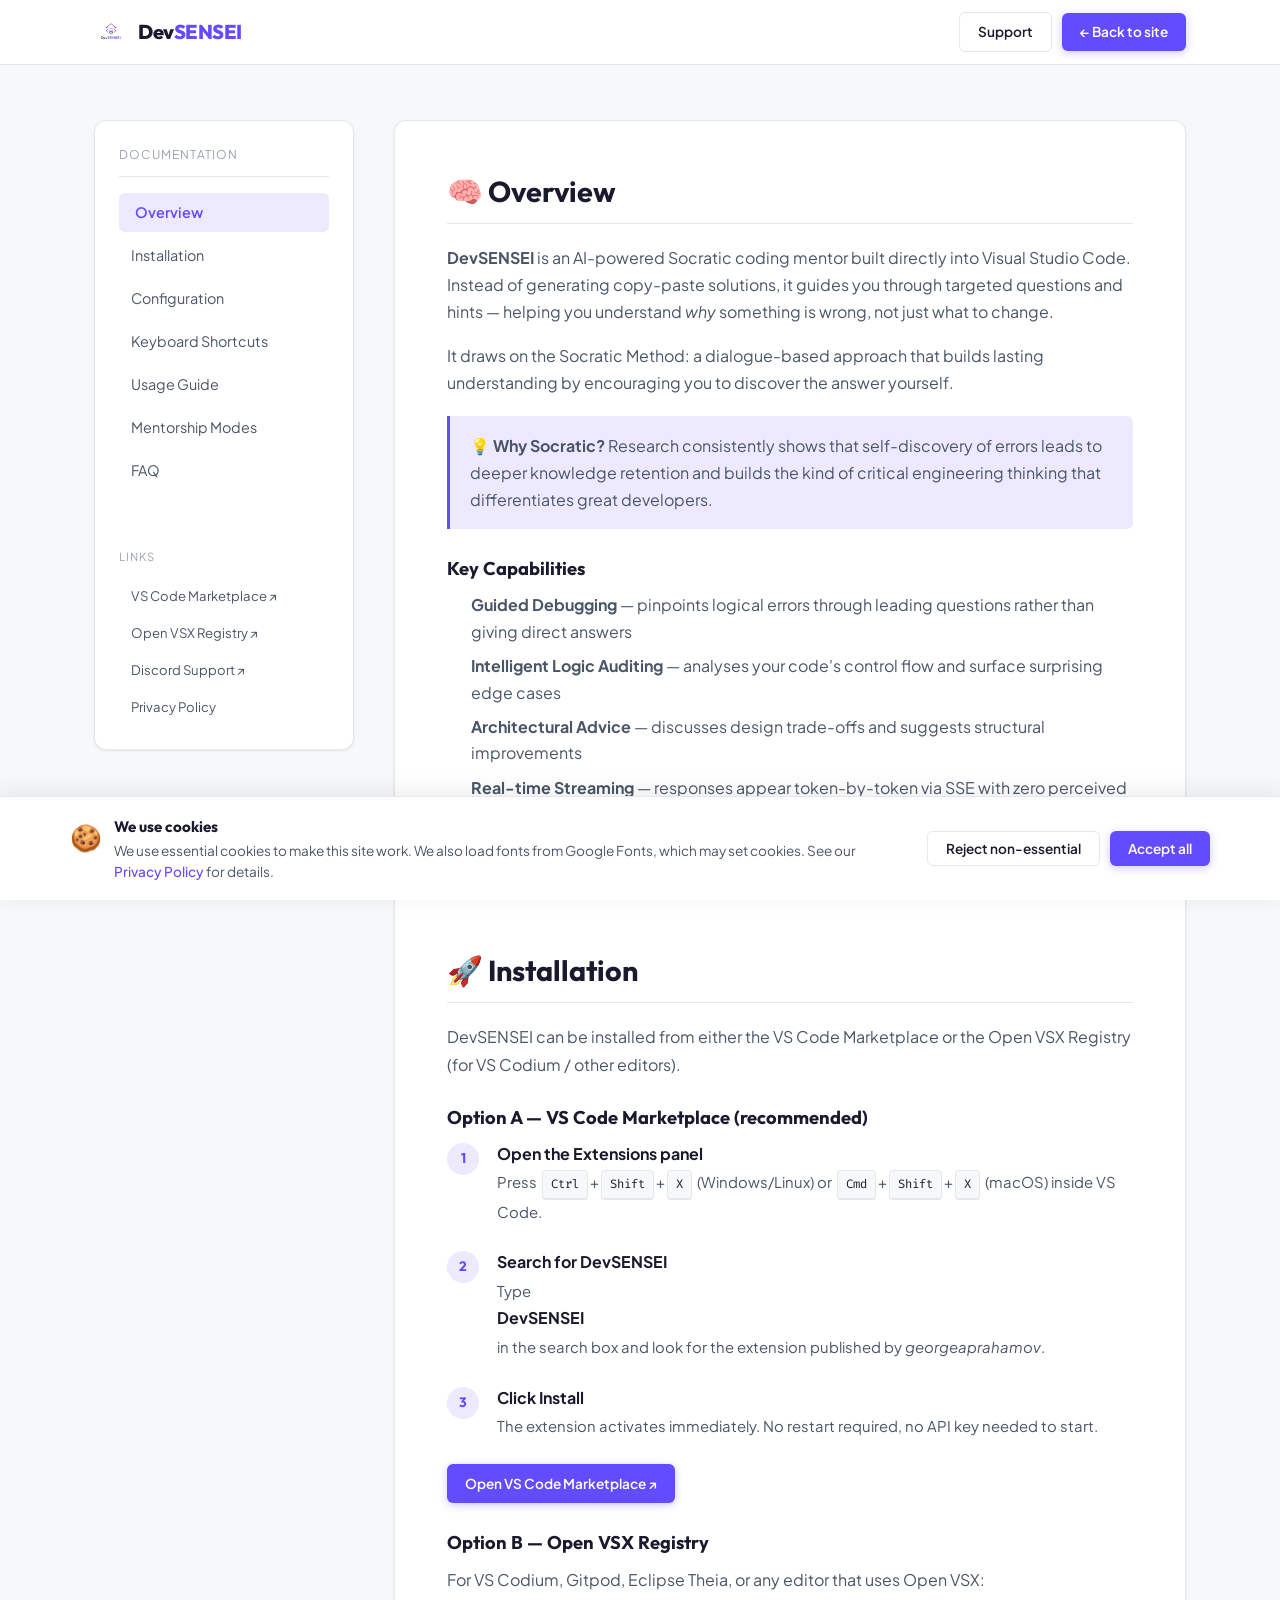
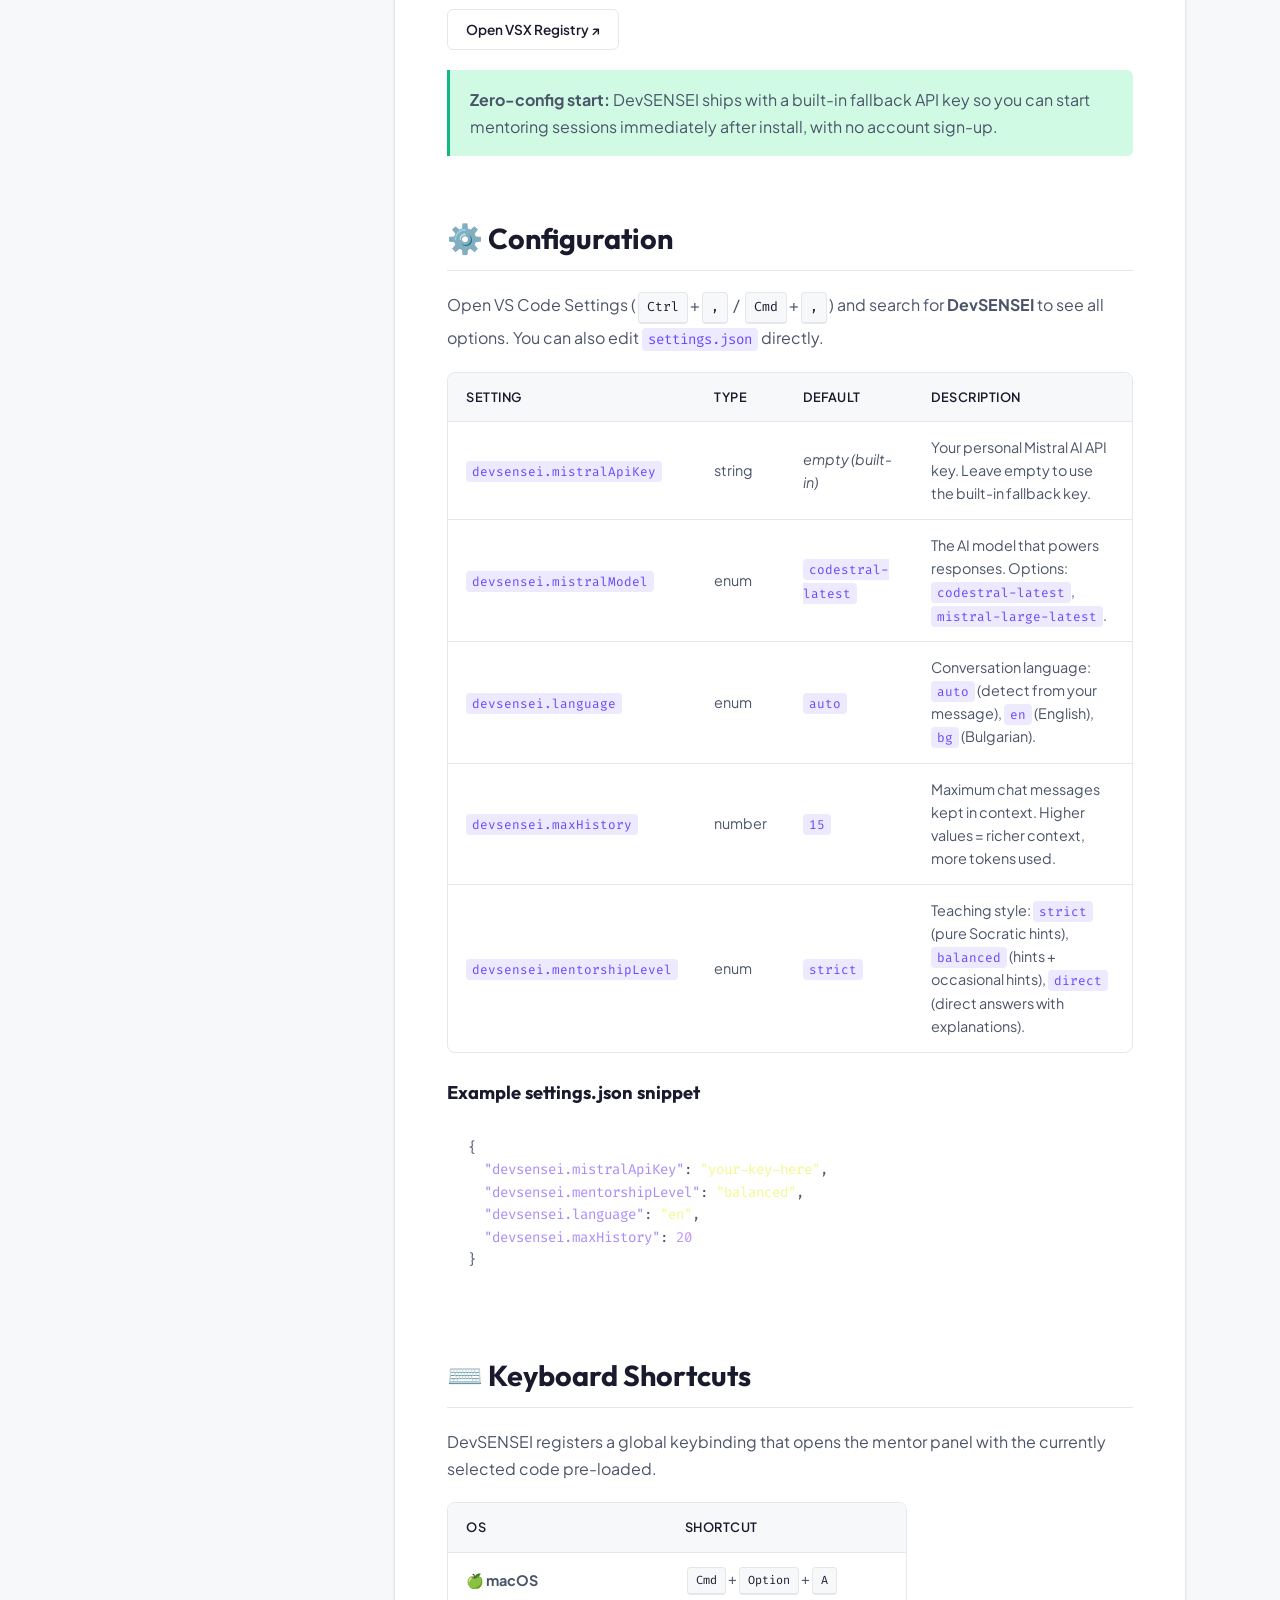
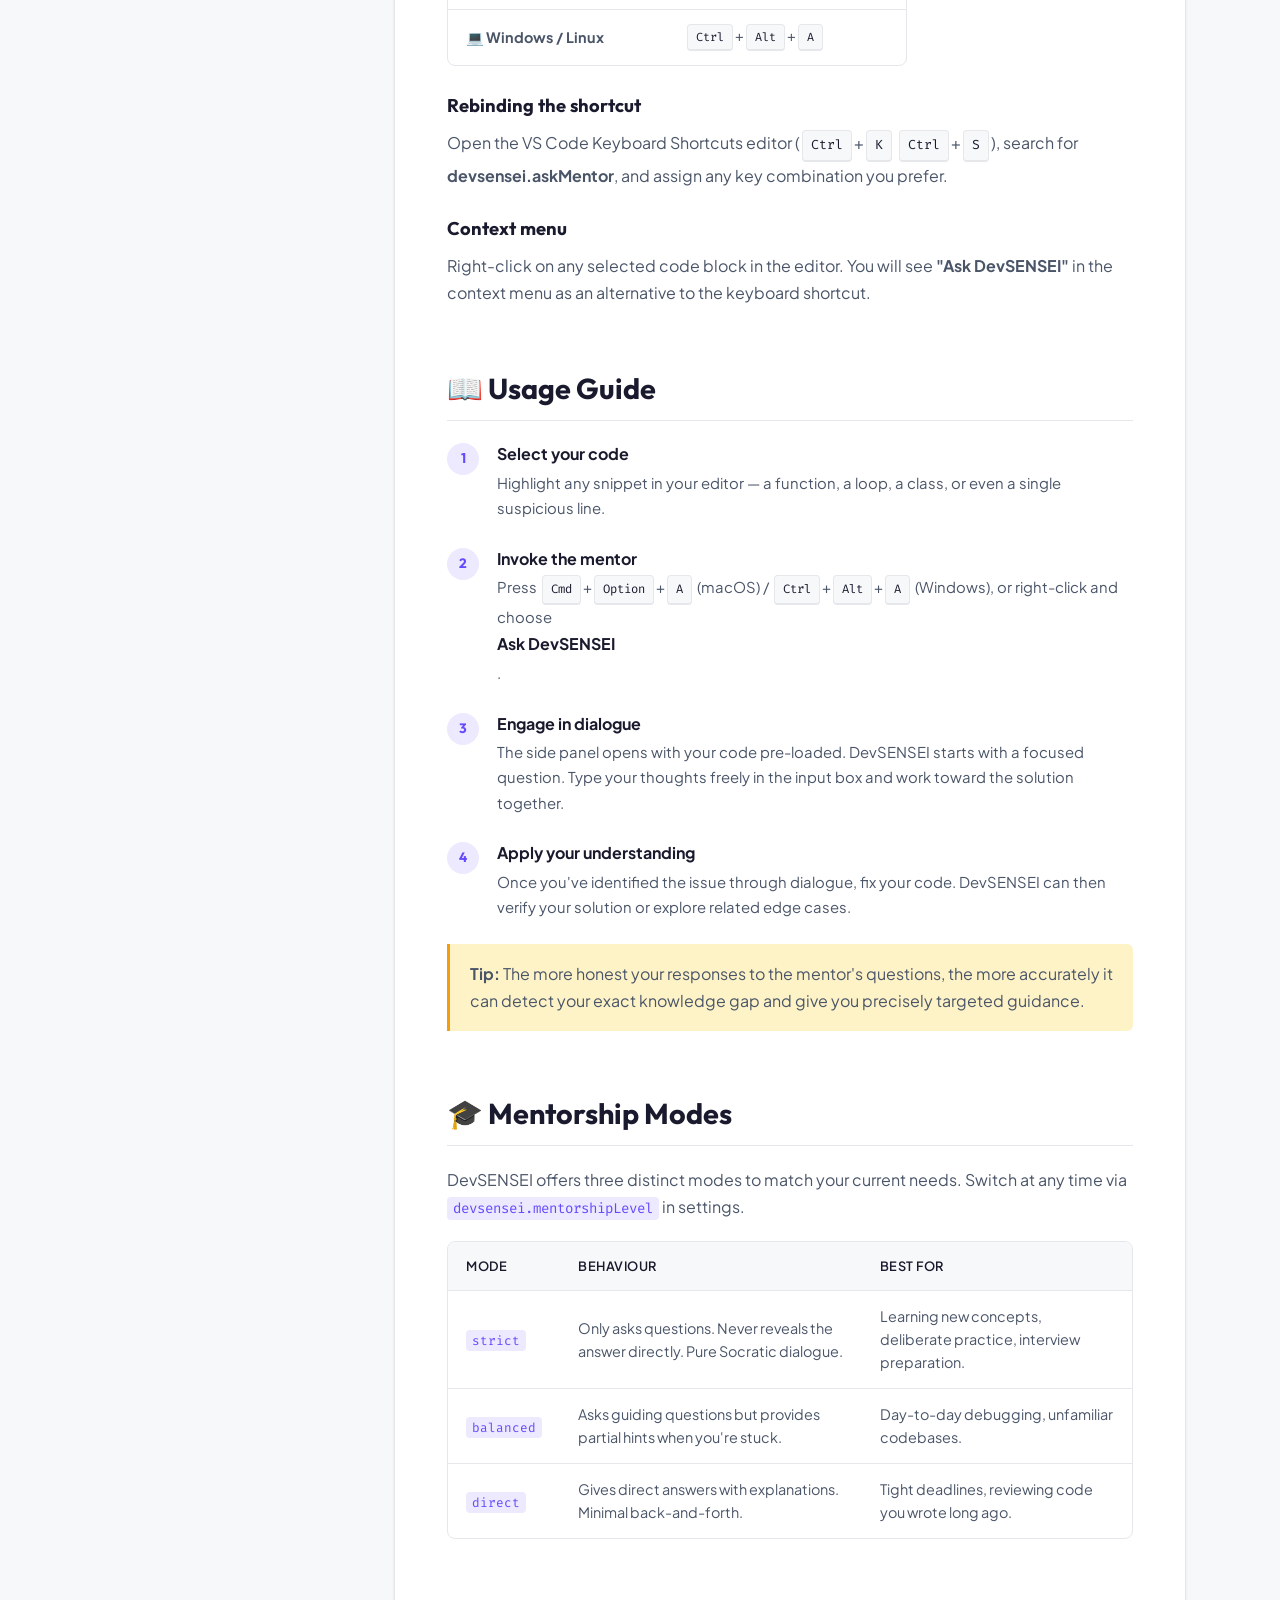
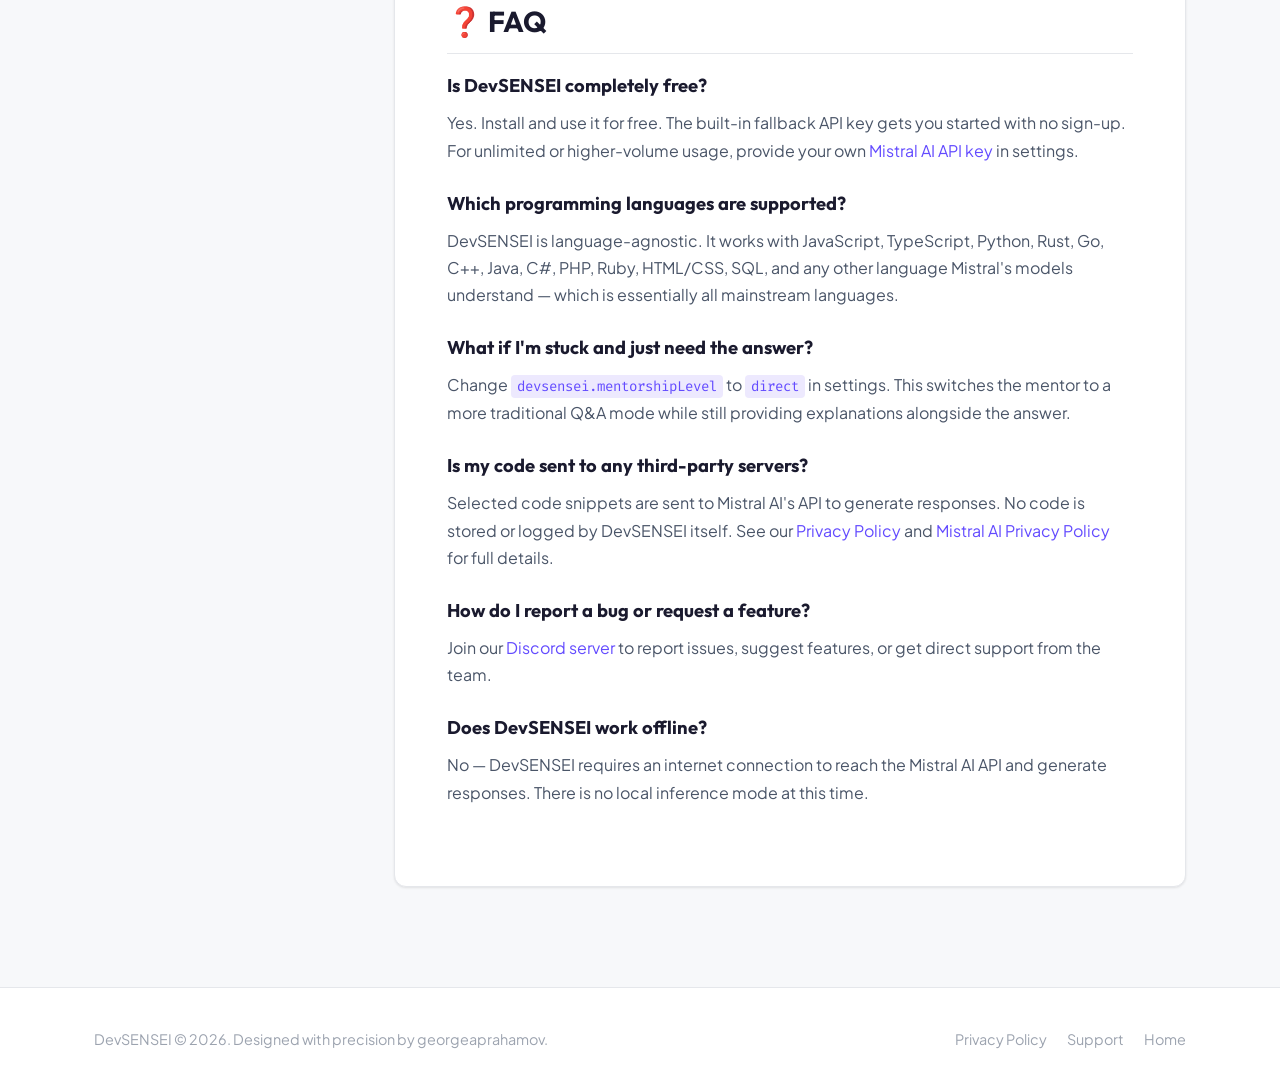
==== commit 1167c28d: "feat: redesign landing page with new hero, features, pipeline, author photo, and shared styles.css" ====
--- a/docs.html
+++ b/docs.html
@@ -11,7 +11,7 @@
     <link rel="stylesheet" href="styles.css">
     <link rel="icon" href="data:image/svg+xml,<svg xmlns=%22http://www.w3.org/2000/svg%22 viewBox=%220 0 100 100%22><text y=%22.9em%22 font-size=%2290%22>🧠</text></svg>">
     <style>
-        .docs-layout { padding: 120px 0 100px; }
+        .docs-layout { padding: 120px 0 100px; background: var(--bg-gray); }
         .docs-grid {
             display: grid;
             grid-template-columns: 260px 1fr;
@@ -21,10 +21,11 @@
         .docs-sidebar {
             position: sticky;
             top: 100px;
-            background: var(--bg-card);
-            border: 1px solid rgba(255,255,255,0.06);
-            border-radius: var(--radius-lg);
+            background: var(--bg-white);
+            border: 1px solid var(--border-color);
+            border-radius: 12px;
             padding: 24px;
+            box-shadow: var(--shadow-sm);
         }
         .docs-sidebar-title {
             font-size: 0.75rem;
@@ -33,23 +34,23 @@
             color: var(--text-muted);
             margin-bottom: 16px;
             padding-bottom: 12px;
-            border-bottom: 1px solid rgba(255,255,255,0.05);
+            border-bottom: 1px solid var(--border-color);
         }
         .docs-nav-list { list-style: none; display: flex; flex-direction: column; gap: 4px; }
         .docs-nav-link {
             display: block;
-            color: var(--text-muted);
+            color: var(--text-body);
             font-size: 0.9rem;
             padding: 8px 12px;
-            border-radius: var(--radius-sm);
+            border-radius: 6px;
             transition: all 0.2s;
         }
         .docs-nav-link:hover, .docs-nav-link.active {
-            color: var(--text-white);
-            background: rgba(88,101,242,0.12);
+            color: var(--purple);
+            background: var(--purple-light);
             padding-left: 16px;
         }
-        .docs-nav-link.active { color: #A78BFA; }
+        .docs-nav-link.active { font-weight: 600; }
         .docs-nav-group { margin-top: 20px; }
         .docs-nav-group-label {
             font-size: 0.7rem;
@@ -61,10 +62,11 @@
             margin-top: 8px;
         }
         .docs-panel {
-            background: var(--bg-card);
-            border: 1px solid rgba(255,255,255,0.06);
-            border-radius: var(--radius-lg);
+            background: var(--bg-white);
+            border: 1px solid var(--border-color);
+            border-radius: 12px;
             padding: 52px;
+            box-shadow: var(--shadow-sm);
         }
         .docs-section {
             margin-bottom: 64px;
@@ -75,15 +77,16 @@
             font-size: 1.8rem;
             margin-bottom: 20px;
             padding-bottom: 14px;
-            border-bottom: 1px solid rgba(255,255,255,0.06);
+            border-bottom: 1px solid var(--border-color);
             display: flex;
             align-items: center;
             gap: 12px;
-        }
-        .docs-section h3 { font-size: 1.15rem; margin: 28px 0 12px; color: var(--text-white); }
-        .docs-section p { color: var(--text-normal); margin-bottom: 16px; font-size: 1rem; line-height: 1.7; }
+            color: var(--text-dark);
+        }
+        .docs-section h3 { font-size: 1.15rem; margin: 28px 0 12px; color: var(--text-dark); }
+        .docs-section p { color: var(--text-body); margin-bottom: 16px; font-size: 1rem; line-height: 1.7; }
         .docs-section ul, .docs-section ol {
-            color: var(--text-normal);
+            color: var(--text-body);
             margin: 0 0 16px 24px;
             display: flex;
             flex-direction: column;
@@ -92,40 +95,39 @@
             line-height: 1.65;
         }
         .alert-box {
-            background: rgba(88,101,242,0.08);
-            border-left: 3px solid var(--blurple);
-            border-radius: 0 var(--radius-sm) var(--radius-sm) 0;
+            background: var(--purple-light);
+            border-left: 3px solid var(--purple);
+            border-radius: 0 6px 6px 0;
             padding: 16px 20px;
             margin: 20px 0;
             font-size: 0.95rem;
-            color: var(--text-normal);
-        }
-        .alert-box.green { background: rgba(35,165,90,0.08); border-color: var(--green); }
-        .alert-box.yellow { background: rgba(240,178,50,0.08); border-color: var(--yellow); }
+            color: var(--text-body);
+        }
+        .alert-box.green { background: #D1FAE5; border-color: var(--green); }
+        .alert-box.yellow { background: #FEF3C7; border-color: var(--orange); }
         .alert-box p { margin: 0; }
         .docs-table-wrap {
             overflow-x: auto;
             margin: 20px 0;
-            border-radius: var(--radius-md);
-            border: 1px solid rgba(255,255,255,0.06);
+            border-radius: 8px;
+            border: 1px solid var(--border-color);
         }
         .docs-table { width: 100%; border-collapse: collapse; font-size: 0.9rem; text-align: left; }
-        .docs-table th, .docs-table td { padding: 14px 18px; border-bottom: 1px solid rgba(255,255,255,0.05); }
-        .docs-table th { background: rgba(0,0,0,0.25); color: var(--text-white); font-weight: 600; font-size: 0.8rem; text-transform: uppercase; letter-spacing: 0.5px; }
+        .docs-table th, .docs-table td { padding: 14px 18px; border-bottom: 1px solid var(--border-color); }
+        .docs-table th { background: var(--bg-gray); color: var(--text-dark); font-weight: 600; font-size: 0.8rem; text-transform: uppercase; letter-spacing: 0.5px; }
         .docs-table tr:last-child td { border-bottom: none; }
-        .docs-table code { color: #50FA7B; }
-        .docs-table td { color: var(--text-normal); }
+        .docs-table code { color: var(--purple); background: var(--purple-light); padding: 2px 6px; border-radius: 4px; }
+        .docs-table td { color: var(--text-body); }
         kbd {
             display: inline-block;
-            background: var(--grey);
-            border: 1px solid rgba(255,255,255,0.15);
-            border-bottom-width: 3px;
+            background: var(--bg-gray);
+            border: 1px solid var(--border-color);
+            border-bottom-width: 2px;
             padding: 3px 8px;
             border-radius: 4px;
             font-family: var(--font-code);
             font-size: 0.82em;
-            color: var(--text-white);
-            box-shadow: 0 2px 0 rgba(0,0,0,0.5);
+            color: var(--text-dark);
             margin: 0 2px;
         }
         .step-inline {
@@ -137,25 +139,24 @@
         .step-inline-num {
             width: 32px; height: 32px;
             border-radius: 50%;
-            background: rgba(88,101,242,0.15);
-            border: 1px solid rgba(88,101,242,0.3);
+            background: var(--purple-light);
             display: flex; align-items: center; justify-content: center;
             font-family: var(--font-heading);
             font-weight: 700; font-size: 0.85rem;
-            color: #A78BFA;
+            color: var(--purple);
             flex-shrink: 0;
             margin-top: 2px;
         }
         .step-inline-body { flex: 1; }
-        .step-inline-body strong { display: block; color: var(--text-white); margin-bottom: 4px; font-size: 1rem; }
+        .step-inline-body strong { display: block; color: var(--text-dark); margin-bottom: 4px; font-size: 1rem; }
         .step-inline-body p { margin: 0; font-size: 0.93rem; }
         .faq-item { margin-bottom: 28px; }
-        .faq-item h3 { margin-top: 0; }
+        .faq-item h3 { margin-top: 0; color: var(--text-dark); }
         .anchor-link {
             opacity: 0;
             margin-left: 8px;
             font-size: 0.75em;
-            color: var(--blurple);
+            color: var(--purple);
             font-family: var(--font-code);
             font-weight: 400;
             transition: opacity 0.2s;
@@ -167,22 +168,43 @@
             .anchor-link { opacity: 0.4; }
         }
         @media (max-width: 1024px) {
-            .docs-grid { grid-template-columns: 1fr; }
+            .docs-layout { padding: 100px 0 72px; }
+            .docs-grid { grid-template-columns: 1fr; gap: 24px; }
             .docs-sidebar { position: relative; top: 0; }
-            .docs-panel { padding: 28px 24px; }
+            .docs-panel { padding: 32px 28px; }
+            .docs-section h2 { font-size: 1.5rem; }
+        }
+        @media (max-width: 768px) {
+            .docs-layout { padding: 84px 0 60px; }
+            .docs-panel { padding: 24px 18px; }
+            .docs-section { margin-bottom: 40px; }
+            .docs-section h2 { font-size: 1.3rem; }
+            .docs-section h3 { font-size: 1rem; margin: 20px 0 8px; }
+            .docs-section p { font-size: 0.93rem; }
+            .step-inline { gap: 12px; }
+            .step-inline-num { width: 28px; height: 28px; font-size: 0.78rem; }
+            .docs-table th, .docs-table td { padding: 10px 12px; font-size: 0.82rem; }
+            .anchor-link { opacity: 0.5; }
+        }
+        @media (max-width: 480px) {
+            .docs-panel { padding: 18px 14px; }
+            .docs-sidebar { padding: 18px; }
+            .docs-table-wrap { font-size: 0.8rem; }
+            .docs-table th, .docs-table td { padding: 8px 10px; }
+            pre { font-size: 0.78rem !important; overflow-x: auto; }
         }
     </style>
 </head>
 <body>
 
-    <header class="main-header" id="main-header">
+    <header class="main-header" id="main-header" style="background: var(--bg-white); border-bottom: 1px solid var(--border-color);">
         <div class="container header-container">
             <a href="index.html" class="logo-area">
-                <img src="assets/logo.png" alt="DevSENSEI Logo" class="brand-logo">
-                <span class="brand-name">Dev<span class="highlight-text">SENSEI</span></span>
+                <img src="assets/logo_dark.png" alt="DevSENSEI Logo" class="brand-logo">
+                <span class="brand-name">Dev<span class="text-primary">SENSEI</span></span>
             </a>
             <div class="header-actions">
-                <a href="https://discord.gg/PtRqsBrBsg" target="_blank" rel="noopener noreferrer" class="btn btn-outline btn-sm" style="margin-right:10px">
+                <a href="https://discord.gg/PtRqsBrBsg" target="_blank" rel="noopener noreferrer" class="btn btn-outline btn-sm">
                     Support
                 </a>
                 <a href="index.html" class="btn btn-primary btn-sm">← Back to site</a>
@@ -447,7 +469,7 @@
 
                     <div class="faq-item">
                         <h3>Is DevSENSEI completely free?</h3>
-                        <p>Yes. Install and use it for free. The built-in fallback API key gets you started with no sign-up. For unlimited or higher-volume usage, provide your own <a href="https://console.mistral.ai" target="_blank" rel="noopener noreferrer" style="color:var(--blurple)">Mistral AI API key</a> in settings.</p>
+                        <p>Yes. Install and use it for free. The built-in fallback API key gets you started with no sign-up. For unlimited or higher-volume usage, provide your own <a href="https://console.mistral.ai" target="_blank" rel="noopener noreferrer" style="color:var(--purple)">Mistral AI API key</a> in settings.</p>
                     </div>
 
                     <div class="faq-item">
@@ -462,12 +484,12 @@
 
                     <div class="faq-item">
                         <h3>Is my code sent to any third-party servers?</h3>
-                        <p>Selected code snippets are sent to Mistral AI's API to generate responses. No code is stored or logged by DevSENSEI itself. See our <a href="privacy.html" style="color:var(--blurple)">Privacy Policy</a> and <a href="https://mistral.ai/privacy" target="_blank" rel="noopener noreferrer" style="color:var(--blurple)">Mistral AI Privacy Policy</a> for full details.</p>
+                        <p>Selected code snippets are sent to Mistral AI's API to generate responses. No code is stored or logged by DevSENSEI itself. See our <a href="privacy.html" style="color:var(--purple)">Privacy Policy</a> and <a href="https://mistral.ai/privacy" target="_blank" rel="noopener noreferrer" style="color:var(--purple)">Mistral AI Privacy Policy</a> for full details.</p>
                     </div>
 
                     <div class="faq-item">
                         <h3>How do I report a bug or request a feature?</h3>
-                        <p>Join our <a href="https://discord.gg/PtRqsBrBsg" target="_blank" rel="noopener noreferrer" style="color:var(--blurple)">Discord server</a> to report issues, suggest features, or get direct support from the team.</p>
+                        <p>Join our <a href="https://discord.gg/PtRqsBrBsg" target="_blank" rel="noopener noreferrer" style="color:var(--purple)">Discord server</a> to report issues, suggest features, or get direct support from the team.</p>
                     </div>
 
                     <div class="faq-item">
@@ -480,13 +502,13 @@
         </div>
     </main>
 
-    <footer class="main-footer">
-        <div class="container footer-bottom">
-            <p>DevSENSEI &copy; 2026. Designed with precision by georgeaprahamov.</p>
-            <div class="footer-bottom-links">
-                <a href="privacy.html">Privacy Policy</a>
-                <a href="https://discord.gg/PtRqsBrBsg" target="_blank" rel="noopener noreferrer">Support</a>
-                <a href="index.html">Home</a>
+    <footer class="main-footer" style="background: white; border-top: 1px solid var(--border-color); padding: 40px 0;">
+        <div class="container footer-bottom" style="display:flex; justify-content:space-between; align-items:center;">
+            <p style="color:var(--text-muted); font-size:0.9rem;">DevSENSEI &copy; 2026. Designed with precision by georgeaprahamov.</p>
+            <div class="footer-bottom-links" style="display:flex; gap:20px;">
+                <a href="privacy.html" style="color:var(--text-muted); font-size:0.9rem;">Privacy Policy</a>
+                <a href="https://discord.gg/PtRqsBrBsg" target="_blank" rel="noopener noreferrer" style="color:var(--text-muted); font-size:0.9rem;">Support</a>
+                <a href="index.html" style="color:var(--text-muted); font-size:0.9rem;">Home</a>
             </div>
         </div>
     </footer>
@@ -519,9 +541,14 @@
 
             const header = document.getElementById('main-header');
             window.addEventListener('scroll', () => {
-                header.style.background = window.scrollY > 40
-                    ? 'rgba(11,12,16,0.97)'
-                    : 'rgba(11,12,16,0.75)';
+                if (!header) return;
+                if (window.scrollY > 40) {
+                    header.style.background = 'rgba(255, 255, 255, 0.98)';
+                    header.style.boxShadow = '0 4px 20px rgba(0, 0, 0, 0.05)';
+                } else {
+                    header.style.background = 'var(--bg-white)';
+                    header.style.boxShadow = 'none';
+                }
             }, { passive: true });
         });
     </script>
--- a/styles.css
+++ b/styles.css
@@ -1,982 +1,343 @@
-/* DevSENSEI Landing Page — Professional Redesign */
-
-/* ==========================================
-   1. Design System
-   ========================================== */
+/* ============================================================
+   DevSENSEI — Shared Design System (styles.css)
+   ============================================================ */
+
+/* --- CSS Custom Properties --- */
 :root {
-    --blurple: #5865F2;
-    --blurple-hover: #4752C4;
-    --blurple-glow: rgba(88, 101, 242, 0.4);
-    --bg: #0B0C10;
-    --bg-card: #13141A;
-    --bg-card-2: #1A1B23;
-    --bg-chat: #1E1F27;
-    --bg-input: #2A2B35;
-    --green: #23A55A;
-    --red: #F23F43;
-    --yellow: #F0B232;
-    --grey: #3D3F4A;
-    --text-white: #FFFFFF;
-    --text-normal: #C9CBD1;
-    --text-muted: #7B7E8A;
-    --text-link: #5865F2;
-    --gradient-hero: linear-gradient(135deg, #5865F2 0%, #7C3AED 50%, #4C1D95 100%);
-    --gradient-text: linear-gradient(100deg, #5865F2 0%, #A78BFA 100%);
+    --bg-gray: #F7F8FA;
+    --bg-white: #FFFFFF;
+    --purple: #634BFF;
+    --purple-dark: #5038E0;
+    --purple-light: #EDE9FE;
+    --green: #10B981;
+    --orange: #F59E0B;
+    --red: #EF4444;
+    --text-dark: #1A1A2E;
+    --text-body: #4A5568;
+    --text-muted: #9CA3AF;
+    --border-color: #E5E7EB;
+
+    --shadow-sm: 0 1px 3px rgba(0,0,0,0.06), 0 1px 2px rgba(0,0,0,0.04);
+    --shadow-md: 0 4px 14px rgba(0,0,0,0.08);
+    --shadow-lg: 0 10px 40px rgba(0,0,0,0.10);
+
+    --radius-sm: 6px;
+    --radius-md: 10px;
+    --radius-lg: 16px;
+    --radius-xl: 20px;
+
     --font-heading: 'Outfit', sans-serif;
     --font-body: 'Plus Jakarta Sans', sans-serif;
     --font-code: 'Fira Code', monospace;
-    --radius-xl: 20px;
-    --radius-lg: 14px;
-    --radius-md: 10px;
-    --radius-sm: 6px;
-    --container: 1160px;
-    --ease: cubic-bezier(0.25, 0.8, 0.25, 1);
-    --ease-bounce: cubic-bezier(0.175, 0.885, 0.32, 1.275);
-}
-
-/* ==========================================
-   2. Reset
-   ========================================== */
-*, *::before, *::after { box-sizing: border-box; margin: 0; padding: 0; }
-html { scroll-behavior: smooth; font-size: 16px; }
+}
+
+/* --- Reset & Base --- */
+*, *::before, *::after { margin: 0; padding: 0; box-sizing: border-box; }
+
+html {
+    scroll-behavior: smooth;
+    -webkit-font-smoothing: antialiased;
+    -moz-osx-font-smoothing: grayscale;
+}
+
 body {
-    background-color: var(--bg);
-    color: var(--text-normal);
     font-family: var(--font-body);
-    line-height: 1.65;
+    color: var(--text-body);
+    background: var(--bg-white);
+    line-height: 1.6;
     overflow-x: hidden;
-    -webkit-font-smoothing: antialiased;
-}
-h1,h2,h3,h4,h5,h6 { color: var(--text-white); font-family: var(--font-heading); font-weight: 700; line-height: 1.2; }
-a { color: inherit; text-decoration: none; transition: all 0.25s var(--ease); }
+}
+
+a { text-decoration: none; color: inherit; transition: color 0.2s; }
+img { max-width: 100%; display: block; }
+ul, ol { list-style: none; }
+
+h1, h2, h3, h4, h5, h6 {
+    font-family: var(--font-heading);
+    color: var(--text-dark);
+    line-height: 1.25;
+}
+
 code {
     font-family: var(--font-code);
-    background: rgba(88,101,242,0.12);
-    border: 1px solid rgba(88,101,242,0.2);
-    padding: 2px 7px;
+    font-size: 0.88em;
+    background: var(--purple-light);
+    color: var(--purple);
+    padding: 2px 6px;
     border-radius: 4px;
-    font-size: 0.88em;
-    color: #A78BFA;
-}
-strong { color: var(--text-white); }
-img { display: block; max-width: 100%; }
-
-/* ==========================================
-   3. Utilities
-   ========================================== */
+}
+
+::selection {
+    background: var(--purple);
+    color: #fff;
+}
+
+/* --- Container --- */
 .container {
     width: 100%;
-    max-width: var(--container);
+    max-width: 1140px;
     margin: 0 auto;
-    padding: 0 28px;
-}
-.grid-2 { display: grid; grid-template-columns: 1fr 1fr; gap: 60px; }
-.grid-3 { display: grid; grid-template-columns: repeat(3,1fr); gap: 28px; }
-.align-center { align-items: center; }
-.text-left { text-align: left !important; }
-
-.highlight-text { color: var(--blurple); }
-.gradient-text {
-    background: var(--gradient-text);
-    -webkit-background-clip: text;
-    -webkit-text-fill-color: transparent;
-    background-clip: text;
-}
-
-/* ==========================================
-   4. Buttons
-   ========================================== */
+    padding: 0 24px;
+}
+
+/* --- Utility --- */
+.text-primary { color: var(--purple); }
+
+/* ============================================================
+   HEADER
+   ============================================================ */
+.main-header {
+    position: fixed;
+    top: 0;
+    left: 0;
+    width: 100%;
+    z-index: 1000;
+    background: var(--bg-white);
+    border-bottom: 1px solid var(--border-color);
+    transition: background 0.3s, box-shadow 0.3s;
+}
+
+.header-container {
+    display: flex;
+    align-items: center;
+    justify-content: space-between;
+    height: 64px;
+}
+
+.logo-area {
+    display: flex;
+    align-items: center;
+    gap: 10px;
+}
+
+.brand-logo {
+    width: 34px;
+    height: 34px;
+    border-radius: 8px;
+    object-fit: contain;
+}
+
+.brand-name {
+    font-family: var(--font-heading);
+    font-weight: 800;
+    font-size: 1.25rem;
+    color: var(--text-dark);
+    letter-spacing: -0.5px;
+}
+
+.header-actions {
+    display: flex;
+    align-items: center;
+    gap: 10px;
+}
+
+.header-nav {
+    display: flex;
+    align-items: center;
+    gap: 8px;
+}
+
+.header-nav-link {
+    font-size: 0.9rem;
+    font-weight: 500;
+    color: var(--text-body);
+    padding: 6px 14px;
+    border-radius: var(--radius-sm);
+    transition: color 0.2s, background 0.2s;
+}
+
+.header-nav-link:hover {
+    color: var(--purple);
+    background: var(--purple-light);
+}
+
+/* ============================================================
+   BUTTONS
+   ============================================================ */
 .btn {
     display: inline-flex;
     align-items: center;
     justify-content: center;
-    font-family: var(--font-heading);
+    gap: 8px;
+    font-family: var(--font-body);
     font-weight: 600;
-    padding: 12px 24px;
-    border-radius: 50px;
+    border: none;
     cursor: pointer;
-    border: none;
-    transition: all 0.3s var(--ease-bounce);
-    gap: 9px;
-    position: relative;
-    overflow: hidden;
+    border-radius: var(--radius-md);
+    transition: all 0.25s ease;
     white-space: nowrap;
-    letter-spacing: 0.01em;
-}
-.btn-sm { padding: 9px 20px; font-size: 0.88rem; }
-.btn-lg { padding: 15px 32px; font-size: 1rem; }
+    text-decoration: none;
+}
+
 .btn-primary {
-    background: var(--blurple);
+    background: var(--purple);
     color: #fff;
-    box-shadow: 0 4px 20px rgba(88,101,242,0.35);
-}
+    box-shadow: 0 2px 8px rgba(99, 75, 255, 0.3);
+}
+
 .btn-primary:hover {
-    background: var(--blurple-hover);
-    transform: translateY(-2px);
-    box-shadow: 0 8px 28px rgba(88,101,242,0.5);
-}
+    background: var(--purple-dark);
+    box-shadow: 0 4px 16px rgba(99, 75, 255, 0.4);
+    transform: translateY(-1px);
+}
+
 .btn-outline {
     background: transparent;
-    border: 1.5px solid rgba(255,255,255,0.2);
-    color: var(--text-white);
-}
+    color: var(--text-dark);
+    border: 1px solid var(--border-color);
+}
+
 .btn-outline:hover {
-    border-color: rgba(255,255,255,0.5);
-    background: rgba(255,255,255,0.04);
-    transform: translateY(-2px);
-}
-.btn-outline-white {
-    background: rgba(255,255,255,0.08);
-    border: 1.5px solid rgba(255,255,255,0.3);
-    color: var(--text-white);
-    backdrop-filter: blur(10px);
-}
-.btn-outline-white:hover {
-    background: rgba(255,255,255,0.15);
-    border-color: #fff;
-    transform: translateY(-2px);
-}
-.btn-glow::after {
-    content: '';
-    position: absolute;
-    inset: 0;
-    background: linear-gradient(100deg, transparent 30%, rgba(255,255,255,0.15) 50%, transparent 70%);
-    transform: translateX(-100%);
-    animation: shimmer 3s infinite;
-}
-@keyframes shimmer {
-    0% { transform: translateX(-100%); }
-    60%,100% { transform: translateX(100%); }
-}
-
-/* ==========================================
-   5. Badge
-   ========================================== */
-.badge {
-    display: inline-flex;
-    align-items: center;
-    background: rgba(88,101,242,0.1);
-    border: 1px solid rgba(88,101,242,0.25);
-    padding: 6px 14px;
-    border-radius: 50px;
-    font-size: 0.82rem;
-    font-weight: 600;
-    color: #A78BFA;
-    gap: 8px;
-}
-.badge-dot {
-    width: 7px;
-    height: 7px;
-    border-radius: 50%;
-    background: var(--green);
-    box-shadow: 0 0 8px var(--green);
-    animation: pulse 2s infinite;
-}
-@keyframes pulse {
-    0%,100% { opacity: 1; }
-    50% { opacity: 0.5; }
-}
-
-/* ==========================================
-   6. Section Header
-   ========================================== */
-.section-header {
-    text-align: center;
-    max-width: 680px;
-    margin: 0 auto 64px;
-}
-.section-title { font-size: clamp(2rem, 4vw, 2.6rem); margin-bottom: 14px; letter-spacing: -0.5px; }
-.section-desc { color: var(--text-muted); font-size: 1.05rem; line-height: 1.7; }
-
-/* ==========================================
-   7. Header
-   ========================================== */
-.main-header {
-    position: fixed;
-    top: 0; left: 0; width: 100%;
-    z-index: 1000;
-    background: rgba(11,12,16,0.75);
-    backdrop-filter: blur(16px);
-    -webkit-backdrop-filter: blur(16px);
-    border-bottom: 1px solid rgba(255,255,255,0.06);
-    height: 72px;
-    display: flex;
-    align-items: center;
-    transition: all 0.3s var(--ease);
-}
-.header-container {
-    display: flex;
-    align-items: center;
+    border-color: var(--purple);
+    color: var(--purple);
+    background: var(--purple-light);
+}
+
+.btn-ghost {
+    background: transparent;
+    color: var(--text-body);
+}
+
+.btn-ghost:hover {
+    color: var(--purple);
+    background: var(--purple-light);
+}
+
+/* Sizes */
+.btn-sm { padding: 8px 18px; font-size: 0.85rem; border-radius: var(--radius-sm); }
+.btn-md { padding: 12px 28px; font-size: 0.95rem; }
+.btn-lg { padding: 16px 36px; font-size: 1.05rem; border-radius: 12px; }
+
+/* ============================================================
+   FOOTER
+   ============================================================ */
+.main-footer {
+    background: var(--bg-white);
+    border-top: 1px solid var(--border-color);
+    padding: 40px 0;
+}
+
+.footer-bottom {
+    display: flex;
     justify-content: space-between;
-    width: 100%;
-    gap: 24px;
-}
-.logo-area { display: flex; align-items: center; gap: 11px; flex-shrink: 0; }
-.brand-logo { width: 38px; height: 38px; border-radius: 50%; box-shadow: 0 0 12px rgba(88,101,242,0.35); }
-.brand-name { font-family: var(--font-heading); font-weight: 800; font-size: 1.3rem; letter-spacing: -0.3px; }
-.main-nav { display: flex; }
-.nav-links { display: flex; list-style: none; gap: 28px; }
-.nav-link { font-size: 0.9rem; font-weight: 500; color: var(--text-muted); padding: 4px 0; position: relative; }
-.nav-link:hover { color: var(--text-white); }
-.nav-link::after {
-    content: '';
-    position: absolute;
-    bottom: -2px; left: 0;
-    width: 0; height: 2px;
-    background: var(--blurple);
-    transition: width 0.25s var(--ease);
-}
-.nav-link:hover::after { width: 100%; }
-
-.mobile-menu-btn {
-    display: none;
-    flex-direction: column;
-    gap: 5px;
-    background: none;
-    border: none;
-    cursor: pointer;
-    padding: 4px;
-}
-.mobile-menu-btn span {
-    display: block;
-    width: 22px;
-    height: 2px;
-    background: var(--text-white);
-    border-radius: 2px;
-    transition: all 0.3s var(--ease);
-}
-.mobile-nav {
-    display: none;
-    position: fixed;
-    top: 72px; left: 0; right: 0;
-    background: rgba(13,14,19,0.98);
-    border-bottom: 1px solid rgba(255,255,255,0.06);
-    backdrop-filter: blur(16px);
-    padding: 24px 28px;
-    z-index: 999;
-}
-.mobile-nav.open { display: block; }
-.mobile-nav ul { list-style: none; display: flex; flex-direction: column; gap: 16px; }
-.mobile-nav li a { color: var(--text-normal); font-weight: 500; font-size: 1rem; }
-.mobile-nav li a:hover { color: var(--text-white); }
-
-/* ==========================================
-   8. Hero Section
-   ========================================== */
-.hero-section {
-    position: relative;
-    padding: 160px 0 100px;
-    overflow: hidden;
-}
-.hero-glow-1 {
-    position: absolute;
-    top: -5%; left: -15%;
-    width: 55vw; height: 55vw;
-    background: radial-gradient(circle, rgba(88,101,242,0.12) 0%, transparent 70%);
-    filter: blur(80px);
-    z-index: -1; pointer-events: none;
-}
-.hero-glow-2 {
-    position: absolute;
-    bottom: -10%; right: -15%;
-    width: 45vw; height: 45vw;
-    background: radial-gradient(circle, rgba(124,58,237,0.1) 0%, transparent 70%);
-    filter: blur(100px);
-    z-index: -1; pointer-events: none;
-}
-.hero-container { align-items: center; }
-.hero-content { display: flex; flex-direction: column; }
-.hero-content .badge { margin-bottom: 28px; align-self: flex-start; }
-.hero-title {
-    font-size: clamp(2.4rem, 5vw, 3.8rem);
-    font-weight: 900;
-    line-height: 1.1;
-    letter-spacing: -2px;
-    margin-bottom: 24px;
-}
-.hero-subtitle {
-    font-size: 1.1rem;
+    align-items: center;
+}
+
+.footer-bottom p {
     color: var(--text-muted);
-    max-width: 520px;
-    margin-bottom: 36px;
-    line-height: 1.75;
-}
-.hero-buttons {
-    display: flex;
-    flex-wrap: wrap;
-    gap: 14px;
-    margin-bottom: 36px;
-}
-.trust-row {
-    display: flex;
-    align-items: center;
+    font-size: 0.9rem;
+}
+
+.footer-bottom-links {
+    display: flex;
     gap: 20px;
-    flex-wrap: wrap;
-}
-.trust-badge {
-    display: flex;
-    align-items: center;
-    gap: 7px;
-    font-size: 0.85rem;
+}
+
+.footer-bottom-links a {
     color: var(--text-muted);
-    font-weight: 500;
-}
-.stars { color: #FBBF24; letter-spacing: 1px; font-size: 1rem; }
-
-/* Hero VS Code Frame */
-.hero-visual { display: flex; align-items: center; justify-content: center; }
-.vscode-frame {
-    width: 100%;
-    background: #12131A;
-    border-radius: var(--radius-xl);
-    border: 1px solid rgba(255,255,255,0.07);
-    box-shadow: 0 30px 80px -10px rgba(0,0,0,0.8), 0 0 60px rgba(88,101,242,0.08);
-    overflow: hidden;
-    display: flex;
-    flex-direction: column;
-    aspect-ratio: 16/11;
-}
-.vscode-header {
-    background: #0D0E14;
-    height: 38px;
-    display: flex;
-    align-items: center;
-    padding: 0 14px;
-    border-bottom: 1px solid rgba(255,255,255,0.04);
-    flex-shrink: 0;
-}
-.vscode-dots { display: flex; gap: 7px; margin-right: 20px; }
-.dot { width: 11px; height: 11px; border-radius: 50%; }
-.dot.red { background: var(--red); }
-.dot.yellow { background: var(--yellow); }
-.dot.green { background: var(--green); }
-.vscode-tab {
-    display: flex;
-    align-items: center;
-    gap: 7px;
-    background: #12131A;
-    height: 38px;
-    padding: 0 18px;
-    font-size: 0.78rem;
-    color: var(--text-normal);
-    border-right: 1px solid rgba(255,255,255,0.04);
-    font-family: var(--font-code);
-}
-.vscode-content { flex: 1; display: flex; overflow: hidden; }
-.code-editor-mock {
-    flex: 1.1;
-    padding: 18px;
-    background: #12131A;
-    overflow-y: auto;
-    font-size: 0.8rem;
-    display: flex;
-    flex-direction: column;
-    gap: 12px;
-}
-.code-editor-mock pre { margin: 0; }
-.line-num { display: inline-block; width: 22px; color: rgba(255,255,255,0.18); user-select: none; font-family: var(--font-code); }
-.error-line { background: rgba(242,63,67,0.08); border-left: 2px solid var(--red); padding-left: 4px; display: block; margin: 0 -18px; padding: 2px 18px; }
-.error-annotation {
-    background: rgba(242,63,67,0.06);
-    border: 1px solid rgba(242,63,67,0.2);
-    border-radius: var(--radius-sm);
-    padding: 10px 14px;
-    font-size: 0.75rem;
-    color: #FDA4AF;
-    line-height: 1.5;
-}
-.error-annotation .error-icon { color: var(--red); margin-right: 4px; font-style: normal; }
-.token.keyword { color: #FF79C6; font-weight: 600; }
-.token.function { color: #50FA7B; }
-.token.number { color: #BD93F9; }
-.token.string { color: #F1FA8C; }
-.token.comment { color: #6272A4; font-style: italic; }
-.vscode-sidebar {
-    flex: 0.9;
-    background: var(--bg-chat);
-    border-left: 1px solid rgba(255,255,255,0.06);
-    display: flex;
-    flex-direction: column;
-    overflow: hidden;
-}
-.sidebar-header {
-    height: 42px;
-    background: var(--bg-card);
-    border-bottom: 1px solid rgba(255,255,255,0.04);
-    display: flex;
-    align-items: center;
-    justify-content: space-between;
-    padding: 0 14px;
-    flex-shrink: 0;
-}
-.sidebar-title { font-family: var(--font-heading); font-weight: 700; font-size: 0.72rem; letter-spacing: 0.8px; color: var(--text-white); }
-.status-indicator { width: 8px; height: 8px; border-radius: 50%; }
-.status-indicator.online { background: var(--green); box-shadow: 0 0 8px var(--green); }
-.sidebar-body { flex: 1; padding: 14px; display: flex; flex-direction: column; gap: 12px; overflow-y: auto; font-size: 0.78rem; }
-.chat-bubble { display: flex; gap: 8px; }
-.avatar {
-    width: 26px; height: 26px; border-radius: 50%;
-    background: var(--blurple);
-    display: flex; align-items: center; justify-content: center;
-    font-size: 0.85rem; flex-shrink: 0;
-}
-.user-avatar { background: #2A2B35; }
-.message-content {
-    background: var(--bg-card);
-    padding: 8px 12px;
-    border-radius: var(--radius-md);
-    border-top-left-radius: 2px;
-    max-width: 85%;
-    color: var(--text-normal);
-    line-height: 1.45;
-}
-.chat-bubble.user { flex-direction: row-reverse; }
-.chat-bubble.user .message-content {
-    background: rgba(88,101,242,0.15);
-    border-top-left-radius: var(--radius-md);
-    border-top-right-radius: 2px;
-    color: var(--text-white);
-}
-
-/* ==========================================
-   9. Stats Section
-   ========================================== */
-.stats-section {
-    padding: 60px 0;
-    border-top: 1px solid rgba(255,255,255,0.05);
-    border-bottom: 1px solid rgba(255,255,255,0.05);
-}
-.stats-grid {
-    display: flex;
-    align-items: center;
-    justify-content: center;
-    gap: 0;
-    margin-bottom: 48px;
-    flex-wrap: wrap;
-}
-.stat-card {
-    display: flex;
-    flex-direction: column;
-    align-items: center;
-    gap: 6px;
-    padding: 0 60px;
-    text-align: center;
-}
-.stat-num {
-    font-family: var(--font-heading);
-    font-size: 2.2rem;
-    font-weight: 800;
-    color: var(--text-white);
-    line-height: 1;
-    margin-bottom: 2px;
-}
-.stars-gold { color: #FBBF24; font-size: 1.6rem; }
-.stat-lbl { color: var(--text-muted); font-size: 0.85rem; font-weight: 500; }
-.stat-divider-v { width: 1px; height: 60px; background: rgba(255,255,255,0.08); flex-shrink: 0; }
-.testimonial-strip {
-    text-align: center;
-    max-width: 640px;
-    margin: 0 auto;
-    padding: 32px;
-    background: var(--bg-card);
-    border: 1px solid rgba(255,255,255,0.06);
-    border-radius: var(--radius-xl);
-}
-.testimonial-quote {
-    font-size: 1.15rem;
-    color: var(--text-white);
-    font-style: italic;
-    line-height: 1.6;
-    margin-bottom: 12px;
-}
-.testimonial-author {
     font-size: 0.9rem;
-    color: var(--text-muted);
-    font-weight: 500;
-}
-
-/* ==========================================
-   10. Problem / Mini Features Section
-   ========================================== */
-.problem-section { padding: 100px 0; }
-.problem-text { display: flex; flex-direction: column; gap: 20px; }
-.problem-text .section-title { font-size: clamp(1.8rem, 3.5vw, 2.4rem); }
-.problem-image-wrap { position: relative; margin-top: 8px; }
-.problem-img {
-    border-radius: var(--radius-lg);
-    border: 1px solid rgba(255,255,255,0.06);
-    box-shadow: 0 20px 50px rgba(0,0,0,0.5);
-    transition: transform 0.35s var(--ease);
-}
-.problem-img:hover { transform: scale(1.02); }
-.problem-glow {
-    position: absolute;
-    inset: -10%;
-    background: radial-gradient(circle, rgba(88,101,242,0.18) 0%, transparent 70%);
-    z-index: -1;
-    pointer-events: none;
-}
-.features-mini-grid {
-    display: grid;
-    grid-template-columns: 1fr 1fr;
-    gap: 20px;
-}
-.mini-card {
-    background: var(--bg-card);
-    border: 1px solid rgba(255,255,255,0.06);
-    border-radius: var(--radius-lg);
-    padding: 24px;
-    display: flex;
-    gap: 16px;
-    align-items: flex-start;
-    transition: all 0.3s var(--ease);
-}
-.mini-card:hover {
-    border-color: rgba(88,101,242,0.3);
-    transform: translateY(-3px);
-    box-shadow: 0 10px 30px rgba(0,0,0,0.3);
-}
-.mini-icon {
-    width: 44px; height: 44px;
-    border-radius: var(--radius-md);
-    background: rgba(88,101,242,0.12);
-    border: 1px solid rgba(88,101,242,0.2);
-    display: flex; align-items: center; justify-content: center;
-    flex-shrink: 0;
-    color: var(--blurple);
-}
-.mini-card h4 { font-size: 0.95rem; margin-bottom: 6px; color: var(--text-white); }
-.mini-card p { font-size: 0.82rem; color: var(--text-muted); line-height: 1.5; }
-
-/* ==========================================
-   11. Features Grid
-   ========================================== */
-.features-section { padding: 100px 0; }
-.feature-card {
-    background: var(--bg-card);
-    border: 1px solid rgba(255,255,255,0.06);
-    border-radius: var(--radius-lg);
-    padding: 36px;
-    transition: all 0.3s var(--ease-bounce);
-    position: relative;
-    overflow: hidden;
-}
-.feature-card::after {
-    content: '';
-    position: absolute;
-    top: 0; left: 0; right: 0;
-    height: 3px;
-    background: transparent;
-    transition: background 0.3s var(--ease);
-}
-.feature-card:hover {
-    transform: translateY(-6px);
-    border-color: rgba(88,101,242,0.25);
-    box-shadow: 0 20px 50px rgba(0,0,0,0.4);
-}
-.feature-card:hover::after { background: var(--gradient-text); }
-.feature-icon-wrap {
-    width: 52px; height: 52px;
-    border-radius: var(--radius-md);
-    background: rgba(88,101,242,0.1);
-    border: 1px solid rgba(88,101,242,0.2);
-    display: flex; align-items: center; justify-content: center;
-    margin-bottom: 22px;
-    color: var(--blurple);
-    transition: all 0.3s var(--ease);
-}
-.feature-card:hover .feature-icon-wrap {
-    background: rgba(88,101,242,0.2);
-    box-shadow: 0 0 20px rgba(88,101,242,0.2);
-}
-.feature-card-title { font-size: 1.15rem; margin-bottom: 10px; }
-.feature-card-desc { color: var(--text-muted); font-size: 0.9rem; line-height: 1.65; }
-
-/* ==========================================
-   12. Simulator Section
-   ========================================== */
-.simulator-section { padding: 100px 0; position: relative; overflow: hidden; }
-.simulator-glow {
-    position: absolute;
-    top: 50%; left: 50%;
-    transform: translate(-50%, -50%);
-    width: 70%; height: 70%;
-    background: radial-gradient(circle, rgba(88,101,242,0.07) 0%, transparent 70%);
-    z-index: -1; pointer-events: none;
-}
-.simulator-container {
-    display: grid;
-    grid-template-columns: 1.1fr 0.9fr;
-    background: #12131A;
-    border-radius: var(--radius-xl);
-    border: 1px solid rgba(255,255,255,0.07);
-    box-shadow: 0 40px 100px rgba(0,0,0,0.7);
-    overflow: hidden;
-    height: 580px;
-}
-.sim-editor-pane { display: flex; flex-direction: column; background: #12131A; }
-.sim-editor-pane .pane-header {
-    background: #0D0E14;
-    height: 46px;
-    display: flex; align-items: center;
-    justify-content: space-between;
-    padding: 0 20px;
-    border-bottom: 1px solid rgba(255,255,255,0.04);
-    flex-shrink: 0;
-}
-.file-name { font-size: 0.82rem; font-family: var(--font-code); color: var(--text-normal); }
-.badge-broken {
-    background: rgba(242,63,67,0.12);
-    border: 1px solid rgba(242,63,67,0.25);
-    color: var(--red);
-    padding: 3px 10px;
-    border-radius: 50px;
-    font-size: 0.72rem;
-    font-weight: 600;
-}
-.code-display { flex: 1; padding: 22px; overflow-y: auto; font-size: 0.9rem; }
-.sim-code-hint {
-    background: rgba(240,178,50,0.06);
-    border-top: 1px solid rgba(240,178,50,0.15);
-    padding: 14px 22px;
-    font-size: 0.83rem;
-    color: var(--text-muted);
-    flex-shrink: 0;
-}
-.sim-chat-pane {
-    background: var(--bg-chat);
-    border-left: 1px solid rgba(255,255,255,0.06);
-    display: flex; flex-direction: column; overflow: hidden;
-}
-.chat-header {
-    height: 58px;
-    background: var(--bg-card);
-    border-bottom: 1px solid rgba(255,255,255,0.05);
-    display: flex; align-items: center;
-    padding: 0 20px; gap: 12px;
-    flex-shrink: 0;
-}
-.header-avatar {
-    width: 34px; height: 34px; border-radius: 50%;
-    background: var(--blurple);
-    display: flex; align-items: center; justify-content: center;
-    font-size: 1.1rem; flex-shrink: 0;
-}
-.header-details { display: flex; flex-direction: column; }
-.chat-title { font-family: var(--font-heading); font-weight: 700; font-size: 0.9rem; color: var(--text-white); }
-.chat-status {
-    font-size: 0.72rem; color: var(--green);
-    display: flex; align-items: center; gap: 5px;
-}
-.chat-status::before {
-    content: '';
-    display: inline-block;
-    width: 6px; height: 6px;
-    border-radius: 50%;
-    background: var(--green);
-    box-shadow: 0 0 6px var(--green);
-}
-.chat-messages {
-    flex: 1; padding: 20px;
-    display: flex; flex-direction: column;
-    gap: 18px; overflow-y: auto;
-}
-.chat-message {
-    display: flex; gap: 12px;
-    animation: fadeUp 0.35s ease forwards;
-}
-@keyframes fadeUp {
-    from { opacity: 0; transform: translateY(12px); }
-    to { opacity: 1; transform: translateY(0); }
-}
-.msg-avatar {
-    width: 34px; height: 34px; border-radius: 50%;
-    background: var(--blurple);
-    display: flex; align-items: center; justify-content: center;
-    font-size: 1rem; flex-shrink: 0;
-}
-.chat-message.student .msg-avatar { background: linear-gradient(135deg, #10B981, #059669); }
-.msg-content { display: flex; flex-direction: column; gap: 4px; max-width: 88%; }
-.msg-author { font-size: 0.8rem; font-weight: 600; color: var(--text-white); }
-.tag-bot {
-    background: var(--blurple);
-    font-size: 0.62rem; text-transform: uppercase;
-    font-weight: 700; padding: 1px 5px;
-    border-radius: 3px; margin-left: 5px; letter-spacing: 0.5px;
-}
-.msg-text {
-    background: var(--bg-card);
-    padding: 11px 15px;
-    border-radius: 12px; border-top-left-radius: 2px;
-    font-size: 0.87rem; line-height: 1.55;
-    color: var(--text-normal);
-}
-.chat-message.student .msg-text {
-    background: rgba(88,101,242,0.15);
-    border-top-left-radius: 12px; border-top-right-radius: 2px;
-    color: var(--text-white);
-}
-.chat-message.student { flex-direction: row-reverse; }
-.typing-indicator {
-    display: none;
-    align-self: flex-start;
-    padding: 10px 16px;
-    background: var(--bg-card);
-    border-radius: 14px;
-    margin-left: 46px;
-    margin-bottom: 16px;
-    gap: 5px;
-}
-.typing-indicator span {
-    width: 6px; height: 6px;
-    background: var(--text-muted);
-    border-radius: 50%;
-    animation: typeBounce 1.4s infinite ease-in-out;
-}
-.typing-indicator span:nth-child(2) { animation-delay: 0.2s; }
-.typing-indicator span:nth-child(3) { animation-delay: 0.4s; }
-@keyframes typeBounce {
-    0%,80%,100% { transform: translateY(0); }
-    40% { transform: translateY(-6px); }
-}
-.chat-options-area {
-    padding: 14px 18px;
-    background: var(--bg-card);
-    border-top: 1px solid rgba(255,255,255,0.05);
-    display: flex; flex-direction: column; gap: 8px;
-    flex-shrink: 0;
-}
-.chat-option-btn {
-    background: var(--bg-input);
-    color: var(--text-normal);
-    border: 1px solid rgba(255,255,255,0.06);
-    border-radius: 8px;
-    padding: 10px 14px;
-    text-align: left;
-    font-size: 0.83rem;
-    cursor: pointer;
-    font-family: var(--font-body);
-    transition: all 0.25s var(--ease-bounce);
-    line-height: 1.4;
-}
-.chat-option-btn:hover {
-    background: var(--blurple);
-    color: #fff;
-    border-color: var(--blurple);
-    transform: translateX(4px);
-}
-
-/* ==========================================
-   13. How It Works
-   ========================================== */
-.how-it-works-section { padding: 100px 0; }
-.step-card {
-    background: var(--bg-card);
-    border: 1px solid rgba(255,255,255,0.05);
-    border-radius: var(--radius-lg);
-    padding: 40px;
-    position: relative;
-    transition: all 0.3s var(--ease);
-}
-.step-card:hover { border-color: rgba(88,101,242,0.25); transform: translateY(-4px); box-shadow: 0 15px 40px rgba(0,0,0,0.3); }
-.step-num {
-    font-family: var(--font-heading);
-    font-size: 3rem; font-weight: 900;
-    color: rgba(88,101,242,0.2);
-    line-height: 1; margin-bottom: 18px;
-    letter-spacing: -2px;
-}
-.step-title { font-size: 1.2rem; margin-bottom: 10px; }
-.step-desc { color: var(--text-muted); font-size: 0.9rem; line-height: 1.65; }
-
-/* ==========================================
-   14. CTA Section
-   ========================================== */
-.cta-section { padding: 100px 0 130px; position: relative; overflow: hidden; }
-.cta-glow {
-    position: absolute;
-    bottom: -20%; left: 50%;
-    transform: translateX(-50%);
-    width: 60vw; height: 60vw;
-    background: radial-gradient(circle, rgba(88,101,242,0.15) 0%, transparent 70%);
-    filter: blur(80px); z-index: -1; pointer-events: none;
-}
-.cta-box {
-    background: var(--gradient-hero);
-    border-radius: 28px;
-    padding: 80px 48px;
-    text-align: center;
-    box-shadow: 0 40px 100px rgba(88,101,242,0.25);
-    position: relative;
-    overflow: hidden;
-}
-.cta-box::before {
-    content: '';
-    position: absolute; inset: 0;
-    background-image: url("data:image/svg+xml,%3Csvg width='60' height='60' viewBox='0 0 60 60' xmlns='http://www.w3.org/2000/svg'%3E%3Cg fill='%23ffffff' fill-opacity='0.04'%3E%3Cpath d='M36 34v-4h-2v4h-4v2h4v4h2v-4h4v-2h-4zm0-30V0h-2v4h-4v2h4v4h2V6h4V4h-4zM6 34v-4H4v4H0v2h4v4h2v-4h4v-2H6zM6 4V0H4v4H0v2h4v4h2V6h4V4H6z'/%3E%3C/g%3E%3C/svg%3E");
-    pointer-events: none;
-}
-.cta-title { font-size: clamp(1.8rem, 4vw, 2.8rem); margin-bottom: 16px; letter-spacing: -1px; }
-.cta-desc { font-size: 1.05rem; color: rgba(255,255,255,0.8); max-width: 600px; margin: 0 auto 40px; line-height: 1.7; }
-.cta-buttons { display: flex; justify-content: center; gap: 16px; flex-wrap: wrap; position: relative; }
-
-/* ==========================================
-   15. Footer
-   ========================================== */
-.main-footer {
-    background: #080910;
-    border-top: 1px solid rgba(255,255,255,0.05);
-    padding: 72px 0 32px;
-}
-.footer-container {
-    display: grid;
-    grid-template-columns: 1.5fr 1fr;
-    gap: 80px;
-    margin-bottom: 48px;
-}
-.footer-brand { display: flex; flex-direction: column; gap: 18px; }
-.footer-text { color: var(--text-muted); font-size: 0.9rem; max-width: 340px; line-height: 1.6; }
-.footer-links { display: flex; gap: 60px; }
-.footer-col { display: flex; flex-direction: column; gap: 18px; }
-.footer-col h4 { font-size: 0.8rem; text-transform: uppercase; letter-spacing: 1.2px; color: var(--text-white); }
-.footer-col ul { list-style: none; display: flex; flex-direction: column; gap: 11px; }
-.footer-col a { color: var(--text-muted); font-size: 0.88rem; }
-.footer-col a:hover { color: var(--text-white); }
-.footer-bottom {
-    border-top: 1px solid rgba(255,255,255,0.05);
-    padding-top: 28px;
-    display: flex;
-    justify-content: space-between;
-    align-items: center;
-    flex-wrap: wrap;
-    gap: 16px;
-    color: var(--text-muted);
-    font-size: 0.82rem;
-}
-.footer-bottom-links { display: flex; gap: 24px; flex-wrap: wrap; }
-.footer-bottom-links a { color: var(--text-muted); }
-.footer-bottom-links a:hover { color: var(--text-white); }
-
-/* ==========================================
-   16. Responsive
-   ========================================== */
-@media (max-width: 1024px) {
-    .grid-2 { grid-template-columns: 1fr; gap: 48px; }
-    .grid-3 { grid-template-columns: 1fr 1fr; gap: 20px; }
-    .hero-section { padding: 130px 0 80px; }
-    .hero-container { grid-template-columns: 1fr; }
-    .simulator-container { grid-template-columns: 1fr; height: auto; }
-    .sim-editor-pane { height: 280px; }
-    .sim-chat-pane { height: 430px; border-left: none; border-top: 1px solid rgba(255,255,255,0.07); }
-    .footer-container { grid-template-columns: 1fr; gap: 40px; }
-    .footer-links { justify-content: flex-start; }
-    .features-mini-grid { grid-template-columns: 1fr; }
-    .stat-card { padding: 0 32px; }
-}
-
-@media (max-width: 768px) {
-    html { font-size: 15px; }
-    .main-nav, .header-actions { display: none; }
-    .mobile-menu-btn { display: flex; }
-    .main-header { height: 64px; }
-    .mobile-nav { top: 64px; }
-    .hero-title { font-size: 2.4rem; letter-spacing: -1.5px; }
-    .grid-3 { grid-template-columns: 1fr; gap: 16px; }
-    .section-title { font-size: 1.9rem; }
-    .cta-box { padding: 52px 24px; }
-    .cta-title { font-size: 1.8rem; }
-    .stats-grid { gap: 0; flex-direction: column; }
-    .stat-divider-v { width: 80px; height: 1px; margin: 8px 0; }
-    .stat-card { padding: 20px 0; }
-    .footer-links { flex-direction: column; gap: 28px; }
-    .footer-bottom { flex-direction: column; align-items: flex-start; gap: 12px; }
-    .footer-bottom-links { gap: 16px; }
-    .hero-buttons { flex-direction: column; }
-    .hero-buttons .btn { width: 100%; justify-content: center; }
-}
-
-@media (max-width: 420px) {
-    .container { padding: 0 18px; }
-    .cta-buttons { flex-direction: column; align-items: center; }
-}
-
-/* ── kbd key badges ──────────────────────────────────────────── */
-kbd {
-    display: inline-block;
-    background: linear-gradient(145deg, #2A2B38, #1E1F2B);
-    border: 1px solid rgba(138, 110, 255, 0.35);
-    border-bottom: 2px solid rgba(138, 110, 255, 0.55);
-    padding: 3px 9px;
-    border-radius: 5px;
-    font-family: var(--font-code);
-    font-size: 0.82em;
-    color: #C4B5FD;
-    box-shadow: 0 2px 6px rgba(0,0,0,0.5), inset 0 1px 0 rgba(255,255,255,0.06);
-    margin: 0 2px;
-    letter-spacing: 0.02em;
-}
-
-/* ── "Try again" simulator reset button ─────────────────────── */
-#sim-options-container .btn {
-    display: block;
-    width: fit-content;
-    min-width: 160px;
-    margin: 10px auto 0;
-    text-align: center;
-}
-@media (max-width: 480px) {
-    #sim-options-container .btn { width: 100%; }
-}
-
-/* ==========================================
-   Cookie Consent Banner
-   ========================================== */
+    transition: color 0.2s;
+}
+
+.footer-bottom-links a:hover {
+    color: var(--purple);
+}
+
+/* ============================================================
+   COOKIE BANNER (pairs with cookies.js)
+   ============================================================ */
 #cookie-banner {
     position: fixed;
-    bottom: 0; left: 0; right: 0;
+    bottom: 0;
+    left: 0;
+    width: 100%;
     z-index: 9999;
-    padding: 0 24px 20px;
-    transform: translateY(110%);
-    transition: transform 0.4s cubic-bezier(0.25, 0.8, 0.25, 1);
-    pointer-events: none;
-}
+    background: var(--bg-white);
+    border-top: 1px solid var(--border-color);
+    box-shadow: 0 -4px 24px rgba(0,0,0,0.08);
+    padding: 18px 24px;
+    transform: translateY(100%);
+    opacity: 0;
+    transition: transform 0.45s cubic-bezier(.4,0,.2,1), opacity 0.35s ease;
+}
+
 #cookie-banner.cookie-visible {
     transform: translateY(0);
-    pointer-events: all;
-}
+    opacity: 1;
+}
+
 .cookie-inner {
-    max-width: 860px;
+    max-width: 1140px;
     margin: 0 auto;
-    background: var(--bg-card-2);
-    border: 1px solid rgba(255,255,255,0.1);
-    border-radius: var(--radius-lg);
-    padding: 20px 24px;
-    display: flex;
-    align-items: center;
+    display: flex;
+    align-items: center;
+    justify-content: space-between;
     gap: 24px;
-    box-shadow: 0 -4px 40px rgba(0,0,0,0.5), 0 0 0 1px rgba(88,101,242,0.1);
     flex-wrap: wrap;
 }
+
 .cookie-text {
     display: flex;
     align-items: flex-start;
-    gap: 14px;
+    gap: 12px;
     flex: 1;
-    min-width: 240px;
-}
-.cookie-icon { font-size: 1.6rem; flex-shrink: 0; line-height: 1; margin-top: 2px; }
-.cookie-text strong { display: block; color: var(--text-white); font-size: 0.95rem; margin-bottom: 4px; font-family: var(--font-heading); }
-.cookie-text p { margin: 0; font-size: 0.83rem; color: var(--text-muted); line-height: 1.5; }
-.cookie-text a { color: var(--blurple); }
-.cookie-text a:hover { text-decoration: underline; }
+    min-width: 260px;
+}
+
+.cookie-icon { font-size: 1.6rem; flex-shrink: 0; margin-top: 2px; }
+
+.cookie-text strong {
+    display: block;
+    font-family: var(--font-heading);
+    font-size: 0.95rem;
+    color: var(--text-dark);
+    margin-bottom: 2px;
+}
+
+.cookie-text p {
+    font-size: 0.85rem;
+    color: var(--text-body);
+    line-height: 1.5;
+    margin: 0;
+}
+
+.cookie-text a {
+    color: var(--purple);
+    font-weight: 500;
+}
+
 .cookie-actions {
     display: flex;
     gap: 10px;
     flex-shrink: 0;
-    flex-wrap: wrap;
-}
-@media (max-width: 600px) {
-    .cookie-inner { flex-direction: column; gap: 16px; }
-    .cookie-actions { width: 100%; }
-    .cookie-actions .btn { flex: 1; justify-content: center; }
-}
+}
+
+/* ============================================================
+   RESPONSIVE — Global
+   ============================================================ */
+@media (max-width: 768px) {
+    .header-container { height: 56px; }
+    .brand-logo { width: 28px; height: 28px; }
+    .brand-name { font-size: 1.1rem; }
+    .header-nav { display: none; }
+
+    .footer-bottom {
+        flex-direction: column;
+        gap: 16px;
+        text-align: center;
+    }
+
+    .footer-bottom-links {
+        flex-wrap: wrap;
+        justify-content: center;
+        gap: 14px;
+    }
+
+    .cookie-inner { flex-direction: column; align-items: stretch; }
+    .cookie-actions { justify-content: flex-end; }
+}
+
+@media (max-width: 480px) {
+    .container { padding: 0 16px; }
+    .btn-lg { padding: 14px 28px; font-size: 0.95rem; }
+}
